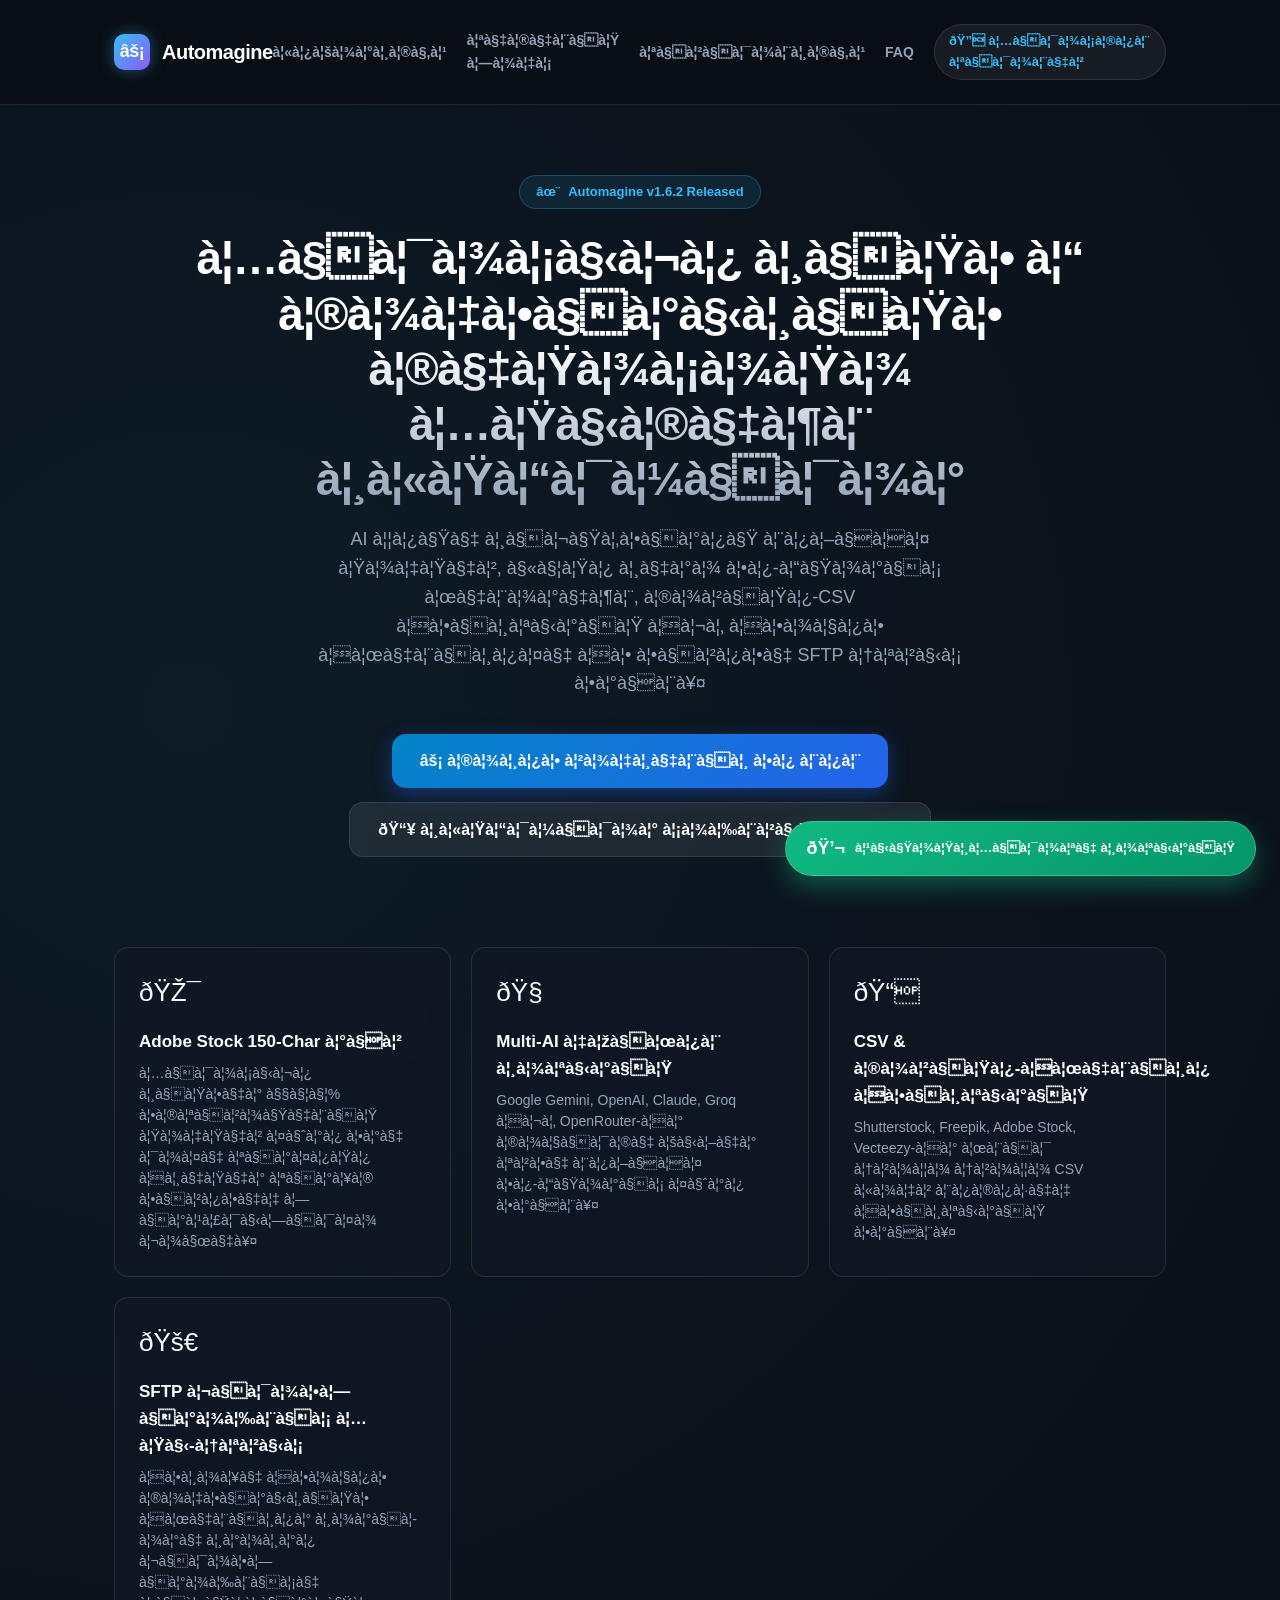
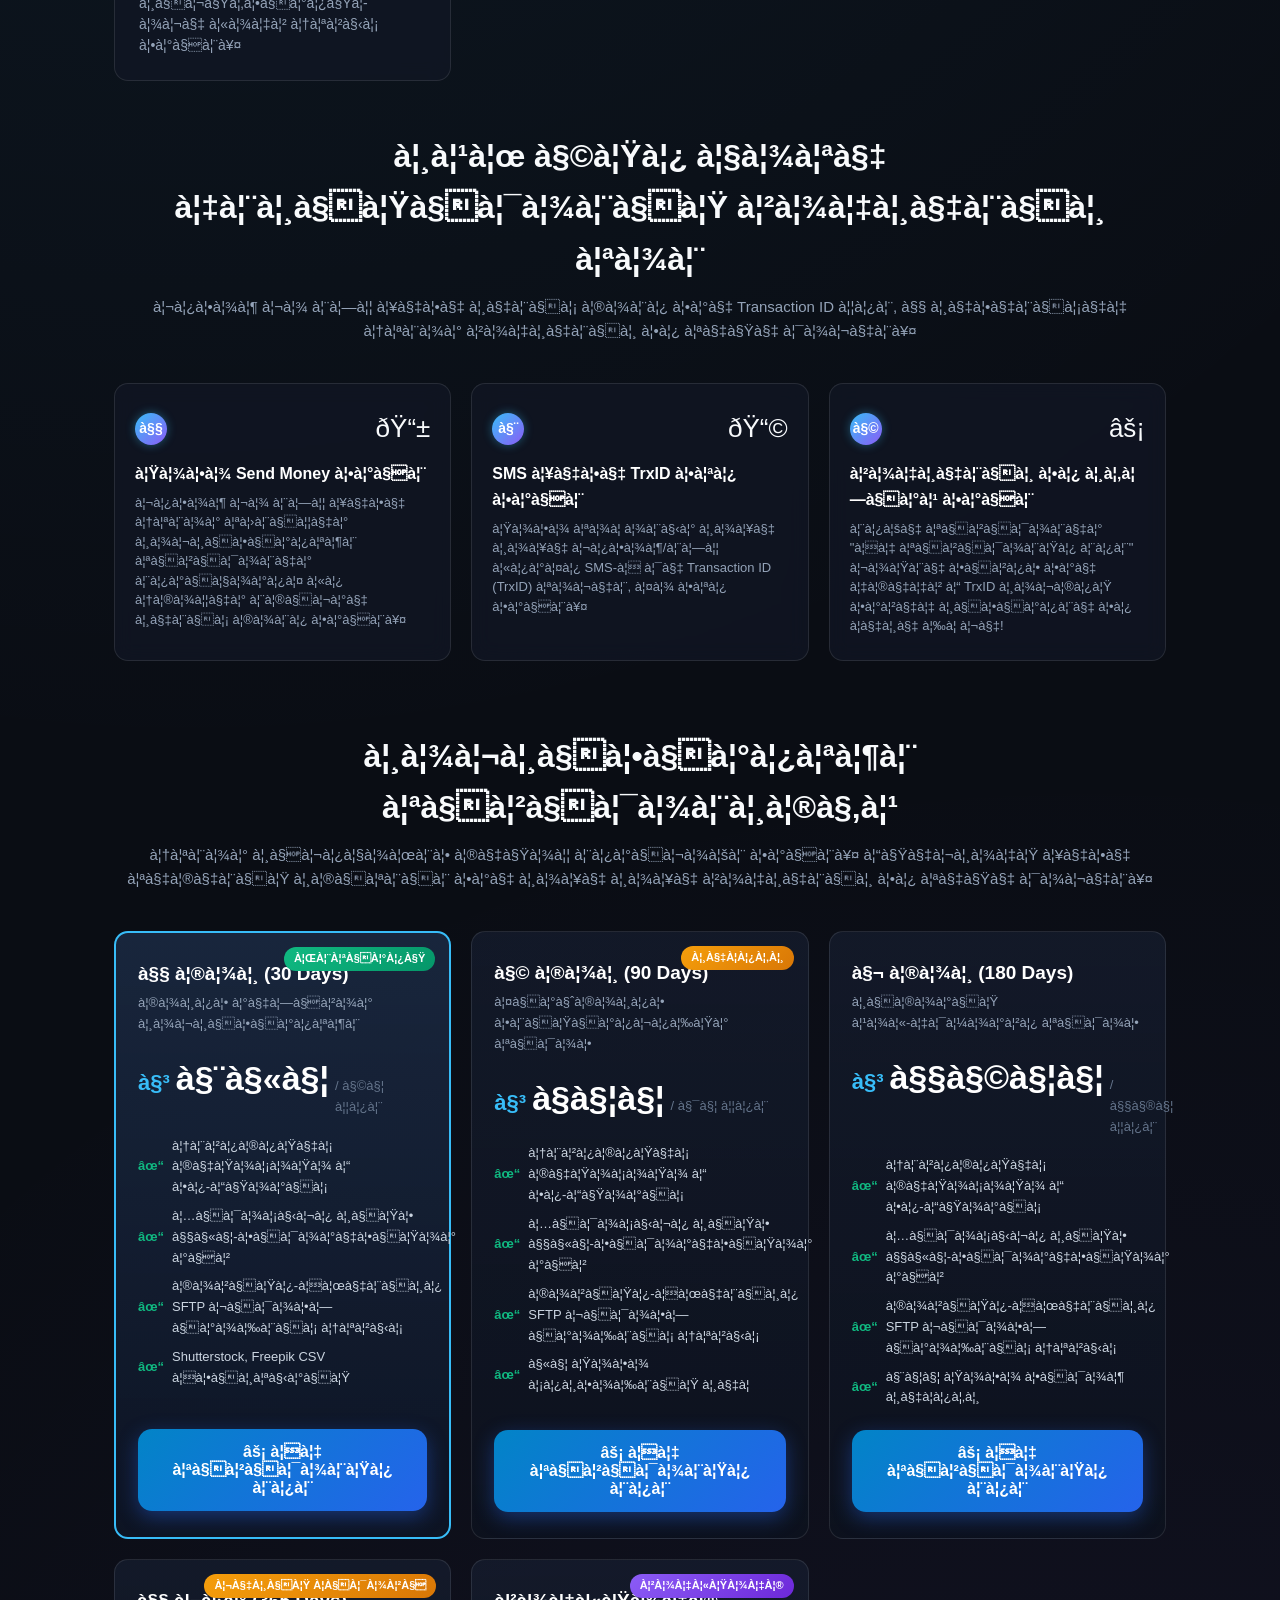
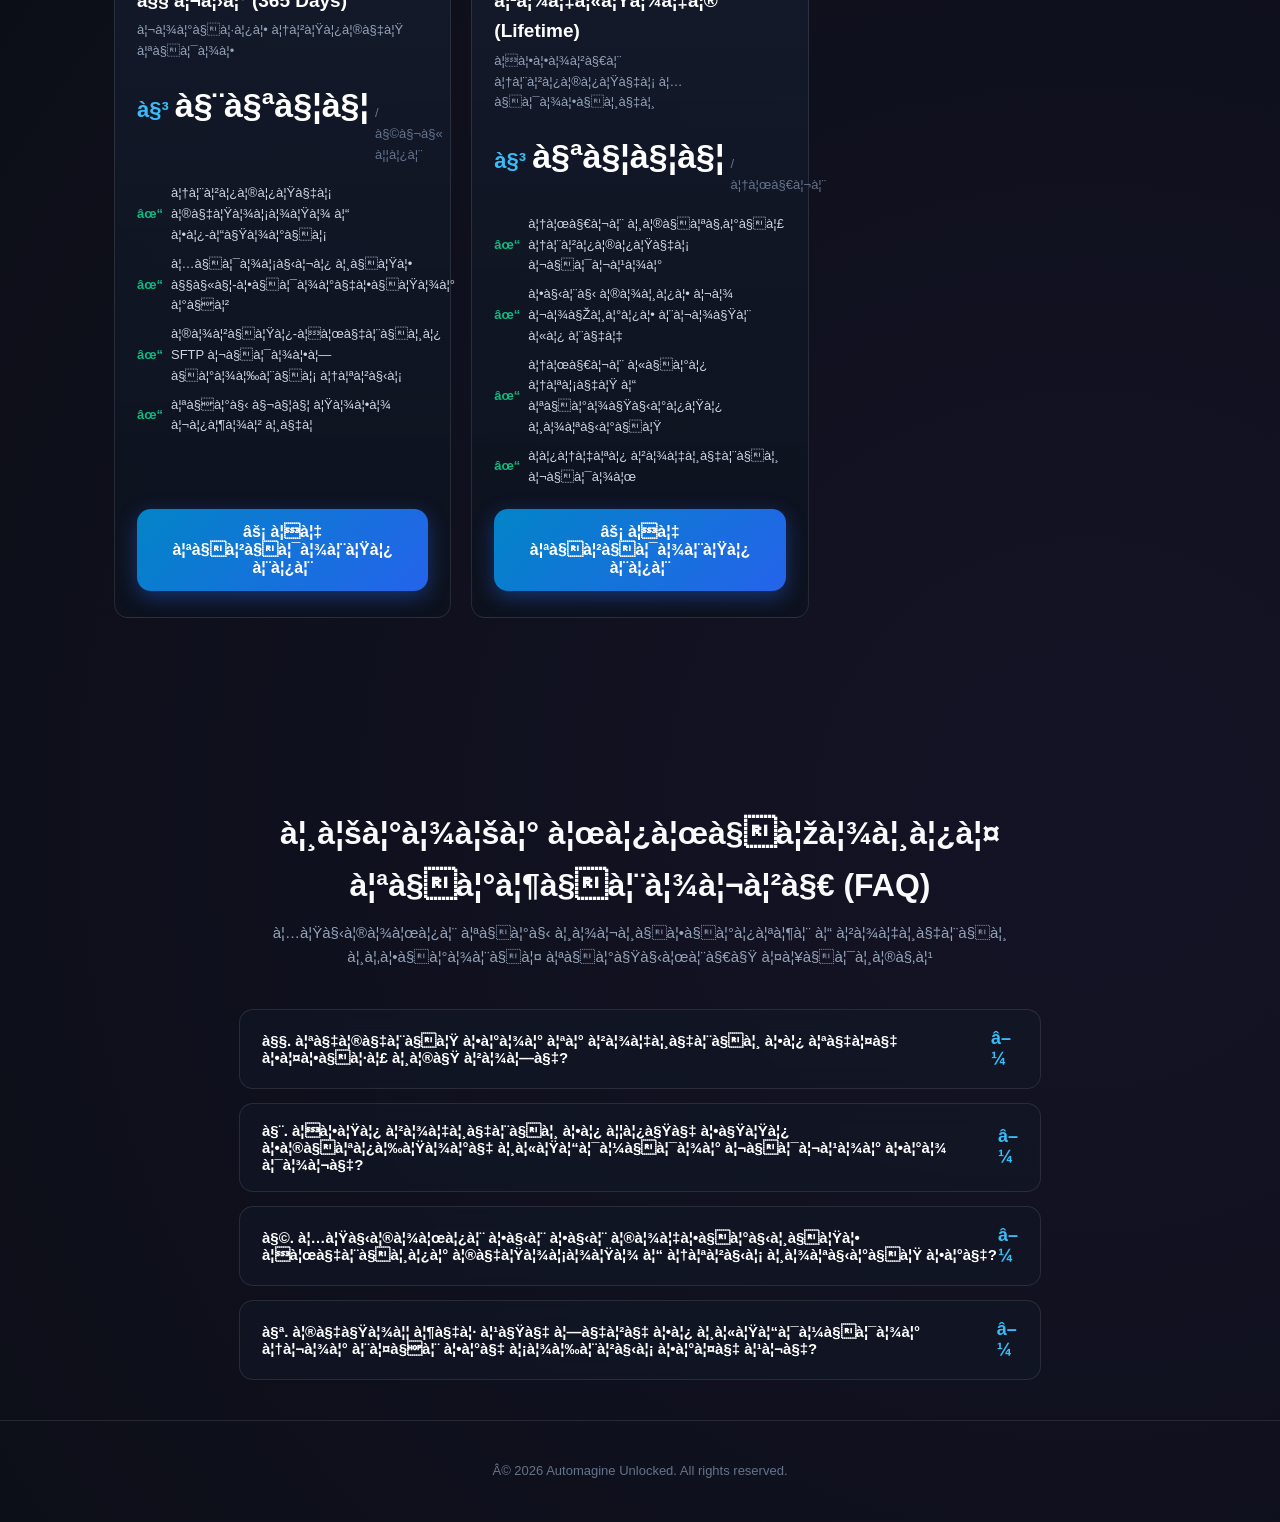
==== index.html @ 0ea772f3 "Add index.html" ====
﻿<!DOCTYPE html>
<html lang="bn">
<head>
  <meta charset="UTF-8">
  <meta name="viewport" content="width=device-width, initial-scale=1.0">
  <title>Automagine Pro â€” AI Metadata & Stock Automation</title>
  <link rel="stylesheet" href="./styles.css">
</head>
<body>
  <!-- Header -->
  <header>
    <div class="container nav-wrap">
      <a href="./index.html" class="logo-brand">
        <div class="logo-icon">âš¡</div>
        <span>Automagine</span>
      </a>
      <div class="nav-links">
        <a href="#features" class="nav-link">à¦«à¦¿à¦šà¦¾à¦°à¦¸à¦®à§‚à¦¹</a>
        <a href="#how-to-buy" class="nav-link">à¦ªà§‡à¦®à§‡à¦¨à§à¦Ÿ à¦—à¦¾à¦‡à¦¡</a>
        <a href="#pricing" class="nav-link">à¦ªà§à¦²à§à¦¯à¦¾à¦¨à¦¸à¦®à§‚à¦¹</a>
        <a href="#faq" class="nav-link">FAQ</a>
        <a href="./admin.html" class="admin-badge-link">ðŸ” à¦…à§à¦¯à¦¾à¦¡à¦®à¦¿à¦¨ à¦ªà§à¦¯à¦¾à¦¨à§‡à¦²</a>
      </div>
    </div>
  </header>

  <!-- Hero -->
  <section class="hero">
    <div class="container">
      <div class="hero-tag">
        <span>âœ¨</span> <span>Automagine v1.6.2 Released</span>
      </div>
      <h1>à¦…à§à¦¯à¦¾à¦¡à§‹à¦¬à¦¿ à¦¸à§à¦Ÿà¦• à¦“ à¦®à¦¾à¦‡à¦•à§à¦°à§‹à¦¸à§à¦Ÿà¦• à¦®à§‡à¦Ÿà¦¾à¦¡à¦¾à¦Ÿà¦¾<br>à¦…à¦Ÿà§‹à¦®à§‡à¦¶à¦¨ à¦¸à¦«à¦Ÿà¦“à¦¯à¦¼à§à¦¯à¦¾à¦°</h1>
      <p>
        AI à¦¦à¦¿à§Ÿà§‡ à¦¸à§à¦¬à§Ÿà¦‚à¦•à§à¦°à¦¿à§Ÿ à¦¨à¦¿à¦–à§à¦à¦¤ à¦Ÿà¦¾à¦‡à¦Ÿà§‡à¦², à§«à§¦à¦Ÿà¦¿ à¦¸à§‡à¦°à¦¾ à¦•à¦¿-à¦“à§Ÿà¦¾à¦°à§à¦¡ à¦œà§‡à¦¨à¦¾à¦°à§‡à¦¶à¦¨, à¦®à¦¾à¦²à§à¦Ÿà¦¿-CSV à¦à¦•à§à¦¸à¦ªà§‹à¦°à§à¦Ÿ à¦à¦¬à¦‚ à¦à¦•à¦¾à¦§à¦¿à¦• à¦à¦œà§‡à¦¨à§à¦¸à¦¿à¦¤à§‡ à¦à¦• à¦•à§à¦²à¦¿à¦•à§‡ SFTP à¦†à¦ªà¦²à§‹à¦¡ à¦•à¦°à§à¦¨à¥¤
      </p>
      <div style="display: flex; gap: 14px; justify-content: center; flex-wrap: wrap;">
        <a href="#pricing" class="btn-primary" style="width: auto; padding: 14px 28px;">
          âš¡ à¦®à¦¾à¦¸à¦¿à¦• à¦²à¦¾à¦‡à¦¸à§‡à¦¨à§à¦¸ à¦•à¦¿ à¦¨à¦¿à¦¨
        </a>
        <a href="https://github.com/tmrabc5050-lgtm/trt-assetflow-releases/releases/download/v2.0.0/TRT.AssetFlow.Studios.Setup.2.0.0.exe" download class="btn-primary" style="width: auto; padding: 14px 28px; background: rgba(255, 255, 255, 0.08); border: 1px solid var(--border-color); box-shadow: none;">
          ðŸ“¥ à¦¸à¦«à¦Ÿà¦“à¦¯à¦¼à§à¦¯à¦¾à¦° à¦¡à¦¾à¦‰à¦¨à¦²à§‹à¦¡ (Windows)
        </a>
      </div>
    </div>
  </section>

  <!-- Features -->
  <section class="container" id="features">
    <div class="features-grid">
      <div class="feature-card">
        <div class="feature-icon">ðŸŽ¯</div>
        <h3>Adobe Stock 150-Char à¦°à§à¦²</h3>
        <p>à¦…à§à¦¯à¦¾à¦¡à§‹à¦¬à¦¿ à¦¸à§à¦Ÿà¦•à§‡à¦° à§§à§¦à§¦% à¦•à¦®à¦ªà§à¦²à¦¾à§Ÿà§‡à¦¨à§à¦Ÿ à¦Ÿà¦¾à¦‡à¦Ÿà§‡à¦² à¦¤à§ˆà¦°à¦¿ à¦•à¦°à§‡ à¦¯à¦¾à¦¤à§‡ à¦ªà§à¦°à¦¤à¦¿à¦Ÿà¦¿ à¦à¦¸à§‡à¦Ÿà§‡à¦° à¦ªà§à¦°à¦¥à¦® à¦•à§à¦²à¦¿à¦•à§‡à¦‡ à¦—à§à¦°à¦¹à¦£à¦¯à§‹à¦—à§à¦¯à¦¤à¦¾ à¦¬à¦¾à§œà§‡à¥¤</p>
      </div>
      <div class="feature-card">
        <div class="feature-icon">ðŸ§ </div>
        <h3>Multi-AI à¦‡à¦žà§à¦œà¦¿à¦¨ à¦¸à¦¾à¦ªà§‹à¦°à§à¦Ÿ</h3>
        <p>Google Gemini, OpenAI, Claude, Groq à¦à¦¬à¦‚ OpenRouter-à¦à¦° à¦®à¦¾à¦§à§à¦¯à¦®à§‡ à¦šà§‹à¦–à§‡à¦° à¦ªà¦²à¦•à§‡ à¦¨à¦¿à¦–à§à¦à¦¤ à¦•à¦¿-à¦“à§Ÿà¦¾à¦°à§à¦¡ à¦¤à§ˆà¦°à¦¿ à¦•à¦°à§à¦¨à¥¤</p>
      </div>
      <div class="feature-card">
        <div class="feature-icon">ðŸ“</div>
        <h3>CSV & à¦®à¦¾à¦²à§à¦Ÿà¦¿-à¦à¦œà§‡à¦¨à§à¦¸à¦¿ à¦à¦•à§à¦¸à¦ªà§‹à¦°à§à¦Ÿ</h3>
        <p>Shutterstock, Freepik, Adobe Stock, Vecteezy-à¦à¦° à¦œà¦¨à§à¦¯ à¦†à¦²à¦¾à¦¦à¦¾ à¦†à¦²à¦¾à¦¦à¦¾ CSV à¦«à¦¾à¦‡à¦² à¦¨à¦¿à¦®à¦¿à¦·à§‡à¦‡ à¦à¦•à§à¦¸à¦ªà§‹à¦°à§à¦Ÿ à¦•à¦°à§à¦¨à¥¤</p>
      </div>
      <div class="feature-card">
        <div class="feature-icon">ðŸš€</div>
        <h3>SFTP à¦¬à§à¦¯à¦¾à¦•à¦—à§à¦°à¦¾à¦‰à¦¨à§à¦¡ à¦…à¦Ÿà§‹-à¦†à¦ªà¦²à§‹à¦¡</h3>
        <p>à¦à¦•à¦¸à¦¾à¦¥à§‡ à¦à¦•à¦¾à¦§à¦¿à¦• à¦®à¦¾à¦‡à¦•à§à¦°à§‹à¦¸à§à¦Ÿà¦• à¦à¦œà§‡à¦¨à§à¦¸à¦¿à¦° à¦¸à¦¾à¦°à§à¦­à¦¾à¦°à§‡ à¦¸à¦°à¦¾à¦¸à¦°à¦¿ à¦¬à§à¦¯à¦¾à¦•à¦—à§à¦°à¦¾à¦‰à¦¨à§à¦¡à§‡ à¦¸à§à¦¬à§Ÿà¦‚à¦•à§à¦°à¦¿à§Ÿà¦­à¦¾à¦¬à§‡ à¦«à¦¾à¦‡à¦² à¦†à¦ªà¦²à§‹à¦¡ à¦•à¦°à§à¦¨à¥¤</p>
      </div>
    </div>
  </section>

  <!-- How It Works / Visual Payment Guide -->
  <section class="container" id="how-to-buy" style="margin-top: 50px; margin-bottom: 20px;">
    <h2 class="section-title">à¦¸à¦¹à¦œ à§©à¦Ÿà¦¿ à¦§à¦¾à¦ªà§‡ à¦‡à¦¨à¦¸à§à¦Ÿà§à¦¯à¦¾à¦¨à§à¦Ÿ à¦²à¦¾à¦‡à¦¸à§‡à¦¨à§à¦¸ à¦ªà¦¾à¦¨</h2>
    <p class="section-desc">à¦¬à¦¿à¦•à¦¾à¦¶ à¦¬à¦¾ à¦¨à¦—à¦¦ à¦¥à§‡à¦•à§‡ à¦¸à§‡à¦¨à§à¦¡ à¦®à¦¾à¦¨à¦¿ à¦•à¦°à§‡ Transaction ID à¦¦à¦¿à¦¨, à§§ à¦¸à§‡à¦•à§‡à¦¨à§à¦¡à§‡à¦‡ à¦†à¦ªà¦¨à¦¾à¦° à¦²à¦¾à¦‡à¦¸à§‡à¦¨à§à¦¸ à¦•à¦¿ à¦ªà§‡à§Ÿà§‡ à¦¯à¦¾à¦¬à§‡à¦¨à¥¤</p>

    <div class="steps-container">
      <div class="step-card">
        <div class="step-header-row">
          <div class="step-badge">à§§</div>
          <div class="step-icon">ðŸ“±</div>
        </div>
        <div class="step-body">
          <h4>à¦Ÿà¦¾à¦•à¦¾ Send Money à¦•à¦°à§à¦¨</h4>
          <p>à¦¬à¦¿à¦•à¦¾à¦¶ à¦¬à¦¾ à¦¨à¦—à¦¦ à¦¥à§‡à¦•à§‡ à¦†à¦ªà¦¨à¦¾à¦° à¦ªà¦›à¦¨à§à¦¦à§‡à¦° à¦¸à¦¾à¦¬à¦¸à§à¦•à§à¦°à¦¿à¦ªà¦¶à¦¨ à¦ªà§à¦²à§à¦¯à¦¾à¦¨à§‡à¦° à¦¨à¦¿à¦°à§à¦§à¦¾à¦°à¦¿à¦¤ à¦«à¦¿ à¦†à¦®à¦¾à¦¦à§‡à¦° à¦¨à¦®à§à¦¬à¦°à§‡ à¦¸à§‡à¦¨à§à¦¡ à¦®à¦¾à¦¨à¦¿ à¦•à¦°à§à¦¨à¥¤</p>
        </div>
      </div>

      <div class="step-card">
        <div class="step-header-row">
          <div class="step-badge">à§¨</div>
          <div class="step-icon">ðŸ“©</div>
        </div>
        <div class="step-body">
          <h4>SMS à¦¥à§‡à¦•à§‡ TrxID à¦•à¦ªà¦¿ à¦•à¦°à§à¦¨</h4>
          <p>à¦Ÿà¦¾à¦•à¦¾ à¦ªà¦¾à¦ à¦¾à¦¨à§‹à¦° à¦¸à¦¾à¦¥à§‡ à¦¸à¦¾à¦¥à§‡ à¦¬à¦¿à¦•à¦¾à¦¶/à¦¨à¦—à¦¦ à¦«à¦¿à¦°à¦¤à¦¿ SMS-à¦ à¦¯à§‡ Transaction ID (TrxID) à¦ªà¦¾à¦¬à§‡à¦¨, à¦¤à¦¾ à¦•à¦ªà¦¿ à¦•à¦°à§à¦¨à¥¤</p>
        </div>
      </div>

      <div class="step-card">
        <div class="step-header-row">
          <div class="step-badge">à§©</div>
          <div class="step-icon">âš¡</div>
        </div>
        <div class="step-body">
          <h4>à¦²à¦¾à¦‡à¦¸à§‡à¦¨à§à¦¸ à¦•à¦¿ à¦¸à¦‚à¦—à§à¦°à¦¹ à¦•à¦°à§à¦¨</h4>
          <p>à¦¨à¦¿à¦šà§‡ à¦ªà§à¦²à§à¦¯à¦¾à¦¨à§‡à¦° "à¦à¦‡ à¦ªà§à¦²à§à¦¯à¦¾à¦¨à¦Ÿà¦¿ à¦¨à¦¿à¦¨" à¦¬à¦¾à¦Ÿà¦¨à§‡ à¦•à§à¦²à¦¿à¦• à¦•à¦°à§‡ à¦‡à¦®à§‡à¦‡à¦² à¦“ TrxID à¦¸à¦¾à¦¬à¦®à¦¿à¦Ÿ à¦•à¦°à¦²à§‡à¦‡ à¦¸à§à¦•à§à¦°à¦¿à¦¨à§‡ à¦•à¦¿ à¦­à§‡à¦¸à§‡ à¦‰à¦ à¦¬à§‡!</p>
        </div>
      </div>
    </div>
  </section>

  <!-- Pricing -->
  <section class="pricing-section" id="pricing">
    <div class="container">
      <h2 class="section-title">à¦¸à¦¾à¦¬à¦¸à§à¦•à§à¦°à¦¿à¦ªà¦¶à¦¨ à¦ªà§à¦²à§à¦¯à¦¾à¦¨à¦¸à¦®à§‚à¦¹</h2>
      <p class="section-desc">à¦†à¦ªà¦¨à¦¾à¦° à¦¸à§à¦¬à¦¿à¦§à¦¾à¦œà¦¨à¦• à¦®à§‡à§Ÿà¦¾à¦¦ à¦¨à¦¿à¦°à§à¦¬à¦¾à¦šà¦¨ à¦•à¦°à§à¦¨à¥¤ à¦“à§Ÿà§‡à¦¬à¦¸à¦¾à¦‡à¦Ÿ à¦¥à§‡à¦•à§‡ à¦ªà§‡à¦®à§‡à¦¨à§à¦Ÿ à¦¸à¦®à§à¦ªà¦¨à§à¦¨ à¦•à¦°à§‡ à¦¸à¦¾à¦¥à§‡ à¦¸à¦¾à¦¥à§‡ à¦²à¦¾à¦‡à¦¸à§‡à¦¨à§à¦¸ à¦•à¦¿ à¦ªà§‡à§Ÿà§‡ à¦¯à¦¾à¦¬à§‡à¦¨à¥¤</p>

      <div class="pricing-grid">
        <!-- Plan 1: 1 Month -->
        <div class="plan-card popular">
          <div class="card-ribbon">à¦œà¦¨à¦ªà§à¦°à¦¿à§Ÿ</div>
          <div>
            <div class="plan-title">à§§ à¦®à¦¾à¦¸ (30 Days)</div>
            <div class="plan-subtitle">à¦®à¦¾à¦¸à¦¿à¦• à¦°à§‡à¦—à§à¦²à¦¾à¦° à¦¸à¦¾à¦¬à¦¸à§à¦•à§à¦°à¦¿à¦ªà¦¶à¦¨</div>
            <div class="plan-price-row">
              <span class="curr">à§³</span>
              <span class="amt">à§¨à§«à§¦</span>
              <span class="per">/ à§©à§¦ à¦¦à¦¿à¦¨</span>
            </div>
            <ul class="plan-feature-list">
              <li><span class="check-icon">âœ“</span> à¦†à¦¨à¦²à¦¿à¦®à¦¿à¦Ÿà§‡à¦¡ à¦®à§‡à¦Ÿà¦¾à¦¡à¦¾à¦Ÿà¦¾ à¦“ à¦•à¦¿-à¦“à§Ÿà¦¾à¦°à§à¦¡</li>
              <li><span class="check-icon">âœ“</span> à¦…à§à¦¯à¦¾à¦¡à§‹à¦¬à¦¿ à¦¸à§à¦Ÿà¦• à§§à§«à§¦-à¦•à§à¦¯à¦¾à¦°à§‡à¦•à§à¦Ÿà¦¾à¦° à¦°à§à¦²</li>
              <li><span class="check-icon">âœ“</span> à¦®à¦¾à¦²à§à¦Ÿà¦¿-à¦à¦œà§‡à¦¨à§à¦¸à¦¿ SFTP à¦¬à§à¦¯à¦¾à¦•à¦—à§à¦°à¦¾à¦‰à¦¨à§à¦¡ à¦†à¦ªà¦²à§‹à¦¡</li>
              <li><span class="check-icon">âœ“</span> Shutterstock, Freepik CSV à¦à¦•à§à¦¸à¦ªà§‹à¦°à§à¦Ÿ</li>
            </ul>
          </div>
          <button type="button" class="btn-primary btn-plan-select" data-plan="pro_monthly" data-days="30" data-price="250" data-title="à§§ à¦®à¦¾à¦¸ (à§©à§¦ à¦¦à¦¿à¦¨)">
            âš¡ à¦à¦‡ à¦ªà§à¦²à§à¦¯à¦¾à¦¨à¦Ÿà¦¿ à¦¨à¦¿à¦¨
          </button>
        </div>

        <!-- Plan 2: 3 Months -->
        <div class="plan-card">
          <div class="card-ribbon hot">à¦¸à§‡à¦­à¦¿à¦‚à¦¸</div>
          <div>
            <div class="plan-title">à§© à¦®à¦¾à¦¸ (90 Days)</div>
            <div class="plan-subtitle">à¦¤à§à¦°à§ˆà¦®à¦¾à¦¸à¦¿à¦• à¦•à¦¨à§à¦Ÿà§à¦°à¦¿à¦¬à¦¿à¦‰à¦Ÿà¦° à¦ªà§à¦¯à¦¾à¦•</div>
            <div class="plan-price-row">
              <span class="curr">à§³</span>
              <span class="amt">à§­à§¦à§¦</span>
              <span class="per">/ à§¯à§¦ à¦¦à¦¿à¦¨</span>
            </div>
            <ul class="plan-feature-list">
              <li><span class="check-icon">âœ“</span> à¦†à¦¨à¦²à¦¿à¦®à¦¿à¦Ÿà§‡à¦¡ à¦®à§‡à¦Ÿà¦¾à¦¡à¦¾à¦Ÿà¦¾ à¦“ à¦•à¦¿-à¦“à§Ÿà¦¾à¦°à§à¦¡</li>
              <li><span class="check-icon">âœ“</span> à¦…à§à¦¯à¦¾à¦¡à§‹à¦¬à¦¿ à¦¸à§à¦Ÿà¦• à§§à§«à§¦-à¦•à§à¦¯à¦¾à¦°à§‡à¦•à§à¦Ÿà¦¾à¦° à¦°à§à¦²</li>
              <li><span class="check-icon">âœ“</span> à¦®à¦¾à¦²à§à¦Ÿà¦¿-à¦à¦œà§‡à¦¨à§à¦¸à¦¿ SFTP à¦¬à§à¦¯à¦¾à¦•à¦—à§à¦°à¦¾à¦‰à¦¨à§à¦¡ à¦†à¦ªà¦²à§‹à¦¡</li>
              <li><span class="check-icon">âœ“</span> à§«à§¦ à¦Ÿà¦¾à¦•à¦¾ à¦¡à¦¿à¦¸à¦•à¦¾à¦‰à¦¨à§à¦Ÿ à¦¸à§‡à¦­</li>
            </ul>
          </div>
          <button type="button" class="btn-primary btn-plan-select" data-plan="pro_quarterly" data-days="90" data-price="700" data-title="à§© à¦®à¦¾à¦¸ (à§¯à§¦ à¦¦à¦¿à¦¨)">
            âš¡ à¦à¦‡ à¦ªà§à¦²à§à¦¯à¦¾à¦¨à¦Ÿà¦¿ à¦¨à¦¿à¦¨
          </button>
        </div>

        <!-- Plan 3: 6 Months -->
        <div class="plan-card">
          <div>
            <div class="plan-title">à§¬ à¦®à¦¾à¦¸ (180 Days)</div>
            <div class="plan-subtitle">à¦¸à§à¦®à¦¾à¦°à§à¦Ÿ à¦¹à¦¾à¦«-à¦‡à¦¯à¦¼à¦¾à¦°à¦²à¦¿ à¦ªà§à¦¯à¦¾à¦•</div>
            <div class="plan-price-row">
              <span class="curr">à§³</span>
              <span class="amt">à§§à§©à§¦à§¦</span>
              <span class="per">/ à§§à§®à§¦ à¦¦à¦¿à¦¨</span>
            </div>
            <ul class="plan-feature-list">
              <li><span class="check-icon">âœ“</span> à¦†à¦¨à¦²à¦¿à¦®à¦¿à¦Ÿà§‡à¦¡ à¦®à§‡à¦Ÿà¦¾à¦¡à¦¾à¦Ÿà¦¾ à¦“ à¦•à¦¿-à¦“à§Ÿà¦¾à¦°à§à¦¡</li>
              <li><span class="check-icon">âœ“</span> à¦…à§à¦¯à¦¾à¦¡à§‹à¦¬à¦¿ à¦¸à§à¦Ÿà¦• à§§à§«à§¦-à¦•à§à¦¯à¦¾à¦°à§‡à¦•à§à¦Ÿà¦¾à¦° à¦°à§à¦²</li>
              <li><span class="check-icon">âœ“</span> à¦®à¦¾à¦²à§à¦Ÿà¦¿-à¦à¦œà§‡à¦¨à§à¦¸à¦¿ SFTP à¦¬à§à¦¯à¦¾à¦•à¦—à§à¦°à¦¾à¦‰à¦¨à§à¦¡ à¦†à¦ªà¦²à§‹à¦¡</li>
              <li><span class="check-icon">âœ“</span> à§¨à§¦à§¦ à¦Ÿà¦¾à¦•à¦¾ à¦•à§à¦¯à¦¾à¦¶ à¦¸à§‡à¦­à¦¿à¦‚à¦¸</li>
            </ul>
          </div>
          <button type="button" class="btn-primary btn-plan-select" data-plan="pro_half_yearly" data-days="180" data-price="1300" data-title="à§¬ à¦®à¦¾à¦¸ (à§§à§®à§¦ à¦¦à¦¿à¦¨)">
            âš¡ à¦à¦‡ à¦ªà§à¦²à§à¦¯à¦¾à¦¨à¦Ÿà¦¿ à¦¨à¦¿à¦¨
          </button>
        </div>

        <!-- Plan 4: 1 Year -->
        <div class="plan-card">
          <div class="card-ribbon hot">à¦¬à§‡à¦¸à§à¦Ÿ à¦­à§à¦¯à¦¾à¦²à§</div>
          <div>
            <div class="plan-title">à§§ à¦¬à¦›à¦° (365 Days)</div>
            <div class="plan-subtitle">à¦¬à¦¾à¦°à§à¦·à¦¿à¦• à¦†à¦²à¦Ÿà¦¿à¦®à§‡à¦Ÿ à¦ªà§à¦¯à¦¾à¦•</div>
            <div class="plan-price-row">
              <span class="curr">à§³</span>
              <span class="amt">à§¨à§ªà§¦à§¦</span>
              <span class="per">/ à§©à§¬à§« à¦¦à¦¿à¦¨</span>
            </div>
            <ul class="plan-feature-list">
              <li><span class="check-icon">âœ“</span> à¦†à¦¨à¦²à¦¿à¦®à¦¿à¦Ÿà§‡à¦¡ à¦®à§‡à¦Ÿà¦¾à¦¡à¦¾à¦Ÿà¦¾ à¦“ à¦•à¦¿-à¦“à§Ÿà¦¾à¦°à§à¦¡</li>
              <li><span class="check-icon">âœ“</span> à¦…à§à¦¯à¦¾à¦¡à§‹à¦¬à¦¿ à¦¸à§à¦Ÿà¦• à§§à§«à§¦-à¦•à§à¦¯à¦¾à¦°à§‡à¦•à§à¦Ÿà¦¾à¦° à¦°à§à¦²</li>
              <li><span class="check-icon">âœ“</span> à¦®à¦¾à¦²à§à¦Ÿà¦¿-à¦à¦œà§‡à¦¨à§à¦¸à¦¿ SFTP à¦¬à§à¦¯à¦¾à¦•à¦—à§à¦°à¦¾à¦‰à¦¨à§à¦¡ à¦†à¦ªà¦²à§‹à¦¡</li>
              <li><span class="check-icon">âœ“</span> à¦ªà§à¦°à§‹ à§¬à§¦à§¦ à¦Ÿà¦¾à¦•à¦¾ à¦¬à¦¿à¦¶à¦¾à¦² à¦¸à§‡à¦­</li>
            </ul>
          </div>
          <button type="button" class="btn-primary btn-plan-select" data-plan="pro_yearly" data-days="365" data-price="2400" data-title="à§§ à¦¬à¦›à¦° (à§©à§¬à§« à¦¦à¦¿à¦¨)">
            âš¡ à¦à¦‡ à¦ªà§à¦²à§à¦¯à¦¾à¦¨à¦Ÿà¦¿ à¦¨à¦¿à¦¨
          </button>
        </div>

        <!-- Plan 5: Lifetime -->
        <div class="plan-card">
          <div class="card-ribbon vip">à¦²à¦¾à¦‡à¦«à¦Ÿà¦¾à¦‡à¦®</div>
          <div>
            <div class="plan-title">à¦²à¦¾à¦‡à¦«à¦Ÿà¦¾à¦‡à¦® (Lifetime)</div>
            <div class="plan-subtitle">à¦à¦•à¦•à¦¾à¦²à§€à¦¨ à¦†à¦¨à¦²à¦¿à¦®à¦¿à¦Ÿà§‡à¦¡ à¦…à§à¦¯à¦¾à¦•à§à¦¸à§‡à¦¸</div>
            <div class="plan-price-row">
              <span class="curr">à§³</span>
              <span class="amt">à§ªà§¦à§¦à§¦</span>
              <span class="per">/ à¦†à¦œà§€à¦¬à¦¨</span>
            </div>
            <ul class="plan-feature-list">
              <li><span class="check-icon">âœ“</span> à¦†à¦œà§€à¦¬à¦¨ à¦¸à¦®à§à¦ªà§‚à¦°à§à¦£ à¦†à¦¨à¦²à¦¿à¦®à¦¿à¦Ÿà§‡à¦¡ à¦¬à§à¦¯à¦¬à¦¹à¦¾à¦°</li>
              <li><span class="check-icon">âœ“</span> à¦•à§‹à¦¨à§‹ à¦®à¦¾à¦¸à¦¿à¦• à¦¬à¦¾ à¦¬à¦¾à§Žà¦¸à¦°à¦¿à¦• à¦¨à¦¬à¦¾à§Ÿà¦¨ à¦«à¦¿ à¦¨à§‡à¦‡</li>
              <li><span class="check-icon">âœ“</span> à¦†à¦œà§€à¦¬à¦¨ à¦«à§à¦°à¦¿ à¦†à¦ªà¦¡à§‡à¦Ÿ à¦“ à¦ªà§à¦°à¦¾à§Ÿà§‹à¦°à¦¿à¦Ÿà¦¿ à¦¸à¦¾à¦ªà§‹à¦°à§à¦Ÿ</li>
              <li><span class="check-icon">âœ“</span> à¦­à¦¿à¦†à¦‡à¦ªà¦¿ à¦²à¦¾à¦‡à¦¸à§‡à¦¨à§à¦¸ à¦¬à§à¦¯à¦¾à¦œ</li>
            </ul>
          </div>
          <button type="button" class="btn-primary btn-plan-select" data-plan="lifetime" data-days="9999" data-price="4000" data-title="à¦²à¦¾à¦‡à¦«à¦Ÿà¦¾à¦‡à¦® (à¦†à¦œà§€à¦¬à¦¨)">
            âš¡ à¦à¦‡ à¦ªà§à¦²à§à¦¯à¦¾à¦¨à¦Ÿà¦¿ à¦¨à¦¿à¦¨
          </button>
        </div>
      </div>
    </div>
  </section>

  <!-- Instant Checkout / Key Modal -->
  <div class="checkout-modal-overlay" id="checkoutModal">
    <div class="checkout-box">
      <div class="checkout-header">
        <h3 id="checkoutModalTitle">à¦²à¦¾à¦‡à¦¸à§‡à¦¨à§à¦¸ à¦•à¦¿ à¦¸à¦‚à¦—à§à¦°à¦¹ à¦«à¦°à¦®</h3>
        <button class="btn-close" id="btnCloseCheckout">&times;</button>
      </div>

      <!-- Payment Numbers Box -->
      <div style="margin-bottom: 18px;">
        <p style="font-size: 13px; color: var(--text-secondary); margin-bottom: 8px;">
          à¦¨à¦¿à¦šà§‡à¦° à¦¯à§‡à¦•à§‹à¦¨à§‹ à¦¨à¦¾à¦®à§à¦¬à¦¾à¦°à§‡ <strong>Send Money</strong> à¦•à¦°à§‡ TrxID à¦¦à¦¿à§Ÿà§‡ à¦•à¦¿ à¦¸à¦‚à¦—à§à¦°à¦¹ à¦•à¦°à§à¦¨:
        </p>
        
        <!-- bKash -->
        <div class="pay-card-item">
          <div>
            <span style="font-size: 11px; font-weight: 800; color: #ec4899; text-transform: uppercase;">bKash (Personal)</span>
            <div class="num">01410941110</div>
          </div>
          <button type="button" class="btn-mini-copy" onclick="navigator.clipboard.writeText('01410941110'); this.textContent='à¦•à¦ªà¦¿!'; setTimeout(() => this.textContent='à¦•à¦ªà¦¿', 1500);">à¦•à¦ªà¦¿</button>
        </div>

        <!-- Nagad / Rocket / Upay -->
        <div class="pay-card-item">
          <div>
            <span style="font-size: 11px; font-weight: 800; color: #f97316; text-transform: uppercase;">à¦¨à¦—à¦¦ / à¦°à¦•à§‡à¦Ÿ / à¦‰à¦ªà¦¾à§Ÿ (Personal)</span>
            <div class="num">01723941110</div>
          </div>
          <button type="button" class="btn-mini-copy" onclick="navigator.clipboard.writeText('01723941110'); this.textContent='à¦•à¦ªà¦¿!'; setTimeout(() => this.textContent='à¦•à¦ªà¦¿', 1500);">à¦•à¦ªà¦¿</button>
        </div>

        <div style="background: rgba(56, 189, 248, 0.08); padding: 10px 14px; border-radius: 8px; border: 1px solid rgba(56, 189, 248, 0.2); font-size: 13px;">
          à¦¨à¦¿à¦°à§à¦¬à¦¾à¦šà¦¿à¦¤ à¦ªà§à¦²à§à¦¯à¦¾à¦¨: <strong id="modalSelectedPlanText" style="color: #38bdf8;">à§§ à¦®à¦¾à¦¸ (à§©à§¦ à¦¦à¦¿à¦¨)</strong> â€” 
          à¦«à¦¿: <strong id="modalSelectedPriceText" style="color: #34d399;">à§³à§¨à§«à§¦ à¦Ÿà¦¾à¦•à¦¾</strong>
        </div>
      </div>

      <form id="checkoutForm">
        <input type="hidden" id="selectedPlanVal" value="pro_monthly">
        <input type="hidden" id="selectedDaysVal" value="30">

        <div class="form-group">
          <label for="buyerEmail">à¦†à¦ªà¦¨à¦¾à¦° à¦‡à¦®à§‡à¦‡à¦² à¦…à§à¦¯à¦¾à¦¡à§à¦°à§‡à¦¸ *</label>
          <input type="email" id="buyerEmail" class="input-ctrl" placeholder="your-email@gmail.com" required>
        </div>

        <div class="form-group">
          <label for="senderPhone">à¦¯à§‡ à¦¨à¦¾à¦®à§à¦¬à¦¾à¦° à¦¥à§‡à¦•à§‡ à¦Ÿà¦¾à¦•à¦¾ à¦ªà¦¾à¦ à¦¿à§Ÿà§‡à¦›à§‡à¦¨ (Sender Number) *</label>
          <input type="tel" id="senderPhone" class="input-ctrl" placeholder="à¦¯à§‡à¦®à¦¨: 017XXXXXXXX" required>
        </div>

        <div class="form-group">
          <label for="trxId">à¦ªà§‡à¦®à§‡à¦¨à§à¦Ÿ Transaction ID (TrxID) *</label>
          <input type="text" id="trxId" class="input-ctrl" placeholder="à¦¯à§‡à¦®à¦¨: BK9A8B7C à¦¬à¦¾ à¦¨à¦—à¦¦ TrxID" required>
        </div>

        <button type="submit" class="btn-primary" id="btnClaimKey">
          âš¡ à¦²à¦¾à¦‡à¦¸à§‡à¦¨à§à¦¸ à¦•à¦¿ à¦¤à§ˆà¦°à¦¿ à¦•à¦°à§à¦¨
        </button>
      </form>

      <!-- Key Revealed Box -->
      <div class="key-result-box" id="keyResultBox">
        <h4 style="color: #34d399; margin-bottom: 6px;">ðŸŽ‰ à¦…à¦­à¦¿à¦¨à¦¨à§à¦¦à¦¨! à¦†à¦ªà¦¨à¦¾à¦° à¦ªà§à¦°à§‹ à¦²à¦¾à¦‡à¦¸à§‡à¦¨à§à¦¸ à¦•à¦¿ à¦ªà§à¦°à¦¸à§à¦¤à§à¦¤:</h4>
        <div class="key-code-display" id="revealedKeyCode">AUTO-XXXX-XXXX-XXXX-XXXX</div>
        <div style="display: flex; gap: 10px; justify-content: center; flex-wrap: wrap; margin-top: 10px;">
          <button type="button" class="btn-copy" id="btnCopyKey">ðŸ“‹ à¦•à¦¿ à¦•à¦ªà¦¿ à¦•à¦°à§à¦¨</button>
          <a href="https://github.com/tmrabc5050-lgtm/trt-assetflow-releases/releases/download/v2.0.0/TRT.AssetFlow.Studios.Setup.2.0.0.exe" download class="btn-copy" style="background: #2563eb; text-decoration: none; display: inline-flex; align-items: center; gap: 6px;">
            ðŸ“¥ à¦¸à¦«à¦Ÿà¦“à¦¯à¦¼à§à¦¯à¦¾à¦° à¦¡à¦¾à¦‰à¦¨à¦²à§‹à¦¡ à¦•à¦°à§à¦¨
          </a>
        </div>
        <p style="font-size: 12px; color: #94a3b8; margin-top: 14px;">
          <strong>à¦¬à§à¦¯à¦¬à¦¹à¦¾à¦°à§‡à¦° à¦¨à¦¿à§Ÿà¦®:</strong> Automagine à¦¸à¦«à¦Ÿà¦“à¦¯à¦¼à§à¦¯à¦¾à¦°à¦Ÿà¦¿ à¦“à¦ªà§‡à¦¨ à¦•à¦°à§‡ à¦‰à¦ªà¦°à§‡à¦° <strong>"ðŸ”‘ Activate Pro"</strong> à¦¬à¦¾à¦Ÿà¦¨à§‡ à¦•à§à¦²à¦¿à¦• à¦•à¦°à§‡ à¦à¦‡ à¦•à¦¿-à¦Ÿà¦¿ à¦ªà§‡à¦¸à§à¦Ÿ à¦•à¦°à§à¦¨à¥¤ à¦¸à¦¾à¦¥à§‡ à¦¸à¦¾à¦¥à§‡ à¦†à¦ªà¦¨à¦¾à¦° à§©à§¦ à¦¦à¦¿à¦¨à§‡à¦° à¦®à§‡à§Ÿà¦¾à¦¦ à¦¶à§à¦°à§ à¦¹à¦¬à§‡!
        </p>
      </div>
    </div>
  </div>

  <!-- FAQ Section -->
  <section class="container faq-section" id="faq" style="margin: 60px auto 40px auto;">
    <h2 class="section-title">à¦¸à¦šà¦°à¦¾à¦šà¦° à¦œà¦¿à¦œà§à¦žà¦¾à¦¸à¦¿à¦¤ à¦ªà§à¦°à¦¶à§à¦¨à¦¾à¦¬à¦²à§€ (FAQ)</h2>
    <p class="section-desc">à¦…à¦Ÿà§‹à¦®à¦¾à¦œà¦¿à¦¨ à¦ªà§à¦°à§‹ à¦¸à¦¾à¦¬à¦¸à§à¦•à§à¦°à¦¿à¦ªà¦¶à¦¨ à¦“ à¦²à¦¾à¦‡à¦¸à§‡à¦¨à§à¦¸ à¦¸à¦‚à¦•à§à¦°à¦¾à¦¨à§à¦¤ à¦ªà§à¦°à§Ÿà§‹à¦œà¦¨à§€à§Ÿ à¦¤à¦¥à§à¦¯à¦¸à¦®à§‚à¦¹</p>

    <div class="faq-list">
      <!-- FAQ 1 -->
      <div class="faq-item">
        <button type="button" class="faq-question">
          <span>à§§. à¦ªà§‡à¦®à§‡à¦¨à§à¦Ÿ à¦•à¦°à¦¾à¦° à¦ªà¦° à¦²à¦¾à¦‡à¦¸à§‡à¦¨à§à¦¸ à¦•à¦¿ à¦ªà§‡à¦¤à§‡ à¦•à¦¤à¦•à§à¦·à¦£ à¦¸à¦®à§Ÿ à¦²à¦¾à¦—à§‡?</span>
          <span class="faq-toggle-icon">â–¼</span>
        </button>
        <div class="faq-answer">
          <p>à¦¸à¦®à§à¦ªà§‚à¦°à§à¦£ à¦‡à¦¨à¦¸à§à¦Ÿà§à¦¯à¦¾à¦¨à§à¦Ÿ! à¦…à¦Ÿà§‹à¦®à§‡à¦Ÿà¦¿à¦• SMS à¦­à§‡à¦°à¦¿à¦«à¦¿à¦•à§‡à¦¶à¦¨ à¦¸à¦¿à¦¸à§à¦Ÿà§‡à¦®à§‡à¦° à¦®à¦¾à¦§à§à¦¯à¦®à§‡ à¦†à¦ªà¦¨à¦¾à¦° à¦¬à¦¿à¦•à¦¾à¦¶ à¦¬à¦¾ à¦¨à¦—à¦¦ à¦¥à§‡à¦•à§‡ à¦Ÿà¦¾à¦•à¦¾ à¦ªà¦¾à¦ à¦¾à¦¨à§‹à¦° à¦ªà¦° à¦¸à¦¾à¦§à¦¾à¦°à¦£à¦¤ à§§-à§¨ à¦®à¦¿à¦¨à¦¿à¦Ÿà§‡à¦° à¦®à¦§à§à¦¯à§‡à¦‡ à¦ªà§‡à¦®à§‡à¦¨à§à¦Ÿ à¦°à§‡à¦•à¦°à§à¦¡ à¦¹à§Ÿà§‡ à¦¯à¦¾à§Ÿà¥¤ à¦à¦°à¦ªà¦° à¦“à§Ÿà§‡à¦¬à¦¸à¦¾à¦‡à¦Ÿà§‡ à¦†à¦ªà¦¨à¦¾à¦° à¦‡à¦®à§‡à¦‡à¦² à¦“ à¦«à¦¿à¦°à¦¤à¦¿ SMS-à¦à¦° TrxID à¦¦à¦¿à¦²à§‡ à¦à¦• à¦¸à§‡à¦•à§‡à¦¨à§à¦¡à§‡à¦‡ à¦²à¦¾à¦‡à¦¸à§‡à¦¨à§à¦¸ à¦•à¦¿ à¦¸à§à¦•à§à¦°à¦¿à¦¨à§‡ à¦¤à§ˆà¦°à¦¿ à¦¹à§Ÿà§‡ à¦¯à¦¾à¦¬à§‡à¥¤</p>
        </div>
      </div>

      <!-- FAQ 2 -->
      <div class="faq-item">
        <button type="button" class="faq-question">
          <span>à§¨. à¦à¦•à¦Ÿà¦¿ à¦²à¦¾à¦‡à¦¸à§‡à¦¨à§à¦¸ à¦•à¦¿ à¦¦à¦¿à§Ÿà§‡ à¦•à§Ÿà¦Ÿà¦¿ à¦•à¦®à§à¦ªà¦¿à¦‰à¦Ÿà¦¾à¦°à§‡ à¦¸à¦«à¦Ÿà¦“à¦¯à¦¼à§à¦¯à¦¾à¦° à¦¬à§à¦¯à¦¬à¦¹à¦¾à¦° à¦•à¦°à¦¾ à¦¯à¦¾à¦¬à§‡?</span>
          <span class="faq-toggle-icon">â–¼</span>
        </button>
        <div class="faq-answer">
          <p>à¦¨à¦¿à¦°à¦¾à¦ªà¦¤à§à¦¤à¦¾ à¦“ à¦«à§‡à§Ÿà¦¾à¦°-à¦‡à¦‰à¦œ à¦ªà¦²à¦¿à¦¸à¦¿à¦° à¦†à¦“à¦¤à¦¾à§Ÿ à§§à¦Ÿà¦¿ à¦²à¦¾à¦‡à¦¸à§‡à¦¨à§à¦¸ à¦•à¦¿ à¦à¦•à¦‡ à¦¸à¦®à§Ÿà§‡ à§§à¦Ÿà¦¿ à¦ªà¦¿à¦¸à¦¿à¦¤à§‡ à¦•à¦¾à¦°à§à¦¯à¦•à¦° à¦¥à¦¾à¦•à§‡à¥¤ à¦¤à¦¬à§‡ à¦†à¦ªà¦¨à¦¾à¦° à¦ªà¦¿à¦¸à¦¿ à¦ªà¦°à¦¿à¦¬à¦°à§à¦¤à¦¨, à¦‰à¦‡à¦¨à§à¦¡à§‹à¦œ à¦¨à¦¤à§à¦¨ à¦•à¦°à§‡ à¦¸à§‡à¦Ÿà¦†à¦ª à¦¬à¦¾ à¦®à§‡à¦°à¦¾à¦®à¦¤à§‡à¦° à¦ªà§à¦°à§Ÿà§‹à¦œà¦¨ à¦¹à¦²à§‡ à¦†à¦®à¦¾à¦¦à§‡à¦° à¦¸à¦¾à¦¥à§‡ à¦¯à§‹à¦—à¦¾à¦¯à§‹à¦— à¦•à¦°à¦²à§‡ à¦…à§à¦¯à¦¾à¦¡à¦®à¦¿à¦¨ à¦ªà§à¦¯à¦¾à¦¨à§‡à¦² à¦¥à§‡à¦•à§‡ à¦¡à¦¿à¦­à¦¾à¦‡à¦¸ à¦†à¦¨à¦¬à¦¾à¦‡à¦¨à§à¦¡ / à¦°à¦¿à¦¸à§‡à¦Ÿ à¦•à¦°à§‡ à¦¦à§‡à¦“à§Ÿà¦¾ à¦¹à¦¬à§‡, à¦¯à¦¾à¦¤à§‡ à¦¨à¦¤à§à¦¨ à¦ªà¦¿à¦¸à¦¿à¦¤à§‡ à¦šà¦¾à¦²à§ à¦•à¦°à¦¤à§‡ à¦ªà¦¾à¦°à§‡à¦¨à¥¤</p>
        </div>
      </div>

      <!-- FAQ 3 -->
      <div class="faq-item">
        <button type="button" class="faq-question">
          <span>à§©. à¦…à¦Ÿà§‹à¦®à¦¾à¦œà¦¿à¦¨ à¦•à§‹à¦¨ à¦•à§‹à¦¨ à¦®à¦¾à¦‡à¦•à§à¦°à§‹à¦¸à§à¦Ÿà¦• à¦à¦œà§‡à¦¨à§à¦¸à¦¿à¦° à¦®à§‡à¦Ÿà¦¾à¦¡à¦¾à¦Ÿà¦¾ à¦“ à¦†à¦ªà¦²à§‹à¦¡ à¦¸à¦¾à¦ªà§‹à¦°à§à¦Ÿ à¦•à¦°à§‡?</span>
          <span class="faq-toggle-icon">â–¼</span>
        </button>
        <div class="faq-answer">
          <p>Adobe Stock (à§§à§«à§¦ à¦•à§à¦¯à¦¾à¦°à§‡à¦•à§à¦Ÿà¦¾à¦° à¦Ÿà¦¾à¦‡à¦Ÿà§‡à¦² à¦•à¦®à¦ªà§à¦²à¦¾à¦¯à¦¼à§‡à¦¨à§à¦¸ à¦“ à¦Ÿà¦¾à¦‡à¦Ÿà§‡à¦²-à¦°à¦¿à¦ªà¦¿à¦Ÿ à¦°à§à¦²), Freepik, Shutterstock, Vecteezy, 123RF à¦‡à¦¤à§à¦¯à¦¾à¦¦à¦¿ à¦¬à¦¿à¦¶à§à¦¬à¦®à¦¾à¦¨à§‡à¦° à¦¸à¦¬ à¦®à¦¾à¦‡à¦•à§à¦°à§‹à¦¸à§à¦Ÿà¦• à¦à¦œà§‡à¦¨à§à¦¸à¦¿à¦° à¦œà¦¨à§à¦¯ à¦†à¦²à¦¾à¦¦à¦¾ à¦«à¦°à¦®à§à¦¯à¦¾à¦Ÿà§‡ à¦®à§‡à¦Ÿà¦¾à¦¡à¦¾à¦Ÿà¦¾, CSV à¦à¦•à§à¦¸à¦ªà§‹à¦°à§à¦Ÿ à¦à¦¬à¦‚ à¦¸à¦°à¦¾à¦¸à¦°à¦¿ à¦¬à§à¦¯à¦¾à¦•à¦—à§à¦°à¦¾à¦‰à¦¨à§à¦¡ SFTP à¦…à¦Ÿà§‹-à¦†à¦ªà¦²à§‹à¦¡ à¦¸à¦¾à¦ªà§‹à¦°à§à¦Ÿ à¦•à¦°à§‡à¥¤</p>
        </div>
      </div>

      <!-- FAQ 4 -->
      <div class="faq-item">
        <button type="button" class="faq-question">
          <span>à§ª. à¦®à§‡à§Ÿà¦¾à¦¦ à¦¶à§‡à¦· à¦¹à§Ÿà§‡ à¦—à§‡à¦²à§‡ à¦•à¦¿ à¦¸à¦«à¦Ÿà¦“à¦¯à¦¼à§à¦¯à¦¾à¦° à¦†à¦¬à¦¾à¦° à¦¨à¦¤à§à¦¨ à¦•à¦°à§‡ à¦¡à¦¾à¦‰à¦¨à¦²à§‹à¦¡ à¦•à¦°à¦¤à§‡ à¦¹à¦¬à§‡?</span>
          <span class="faq-toggle-icon">â–¼</span>
        </button>
        <div class="faq-answer">
          <p>à¦à¦•à¦¦à¦® à¦¨à¦¾! à¦¸à¦«à¦Ÿà¦“à¦¯à¦¼à§à¦¯à¦¾à¦° à¦ªà§à¦¨à¦°à¦¾à§Ÿ à¦¡à¦¾à¦‰à¦¨à¦²à§‹à¦¡à§‡à¦° à¦ªà§à¦°à§Ÿà§‹à¦œà¦¨ à¦¨à§‡à¦‡à¥¤ à¦®à§‡à§Ÿà¦¾à¦¦ à¦¶à§‡à¦· à¦¹à¦²à§‡ à¦“à§Ÿà§‡à¦¬à¦¸à¦¾à¦‡à¦Ÿ à¦¥à§‡à¦•à§‡ à¦¨à¦¤à§à¦¨ à¦¯à§‡à¦•à§‹à¦¨à§‹ à¦ªà§à¦²à§à¦¯à¦¾à¦¨à§‡à¦° à¦²à¦¾à¦‡à¦¸à§‡à¦¨à§à¦¸ à¦•à¦¿ à¦¸à¦‚à¦—à§à¦°à¦¹ à¦•à¦°à§‡ à¦¸à¦«à¦Ÿà¦“à¦¯à¦¼à§à¦¯à¦¾à¦°à§‡à¦° à¦­à§‡à¦¤à¦°à§‡ "ðŸ”‘ Activate Pro" à¦…à¦ªà¦¶à¦¨à§‡ à¦ªà§‡à¦¸à§à¦Ÿ à¦•à¦°à¦²à§‡à¦‡ à¦®à§‡à§Ÿà¦¾à¦¦ à¦¸à¦¾à¦¥à§‡ à¦¸à¦¾à¦¥à§‡ à¦¬à§‡à§œà§‡ à¦¯à¦¾à¦¬à§‡à¥¤</p>
        </div>
      </div>
    </div>
  </section>

  <!-- Floating WhatsApp Support Button -->
  <a href="https://wa.me/8801723941110?text=Hello%20TRT%20AssetFlow%20Support" target="_blank" rel="noopener noreferrer" class="floating-wa-btn" title="à¦¹à§‹à§Ÿà¦¾à¦Ÿà¦¸à¦…à§à¦¯à¦¾à¦ªà§‡ à¦¹à§‡à¦²à§à¦ª à¦¨à¦¿à¦¨">
    <span class="wa-icon">ðŸ’¬</span>
    <span>à¦¹à§‹à§Ÿà¦¾à¦Ÿà¦¸à¦…à§à¦¯à¦¾à¦ªà§‡ à¦¸à¦¾à¦ªà§‹à¦°à§à¦Ÿ</span>
  </a>

  <footer>
    <div class="container">
      <p>Â© 2026 Automagine Unlocked. All rights reserved.</p>
    </div>
  </footer>

  <script src="./portal.js"></script>
</body>
</html>
---- styles.css ----
/* ==============================================================================
   AUTOMAGINE PRO - WEB PORTAL STYLESHEET
   Ultra-Premium Modern Dark Theme with Glassmorphism
   ============================================================================== */

:root {
  --bg-primary: #0a0d14;
  --bg-card: rgba(18, 24, 38, 0.7);
  --bg-card-hover: rgba(26, 34, 53, 0.85);
  --border-color: rgba(255, 255, 255, 0.1);
  --border-glow: rgba(56, 189, 248, 0.35);
  --primary: #0284c7;
  --primary-hover: #0369a1;
  --accent: #38bdf8;
  --accent-purple: #8b5cf6;
  --accent-emerald: #10b981;
  --text-primary: #f8fafc;
  --text-secondary: #94a3b8;
  --text-muted: #64748b;
  --radius-sm: 8px;
  --radius-md: 14px;
  --radius-lg: 20px;
}

* {
  box-sizing: border-box;
  margin: 0;
  padding: 0;
}

body {
  font-family: -apple-system, BlinkMacSystemFont, 'Segoe UI', Roboto, Helvetica, Arial, sans-serif;
  background-color: var(--bg-primary);
  color: var(--text-primary);
  line-height: 1.6;
  min-height: 100vh;
  overflow-x: hidden;
  background-image: 
    radial-gradient(circle at 15% 15%, rgba(56, 189, 248, 0.08) 0%, transparent 40%),
    radial-gradient(circle at 85% 85%, rgba(139, 92, 246, 0.08) 0%, transparent 40%);
}

.container {
  max-width: 1100px;
  margin: 0 auto;
  padding: 0 24px;
}

/* Header & Nav */
header {
  padding: 24px 0;
  border-bottom: 1px solid var(--border-color);
  backdrop-filter: blur(12px);
  position: sticky;
  top: 0;
  z-index: 100;
  background: rgba(10, 13, 20, 0.85);
}

.nav-wrap {
  display: flex;
  align-items: center;
  justify-content: space-between;
}

.logo-brand {
  display: flex;
  align-items: center;
  gap: 12px;
  text-decoration: none;
  color: #ffffff;
  font-size: 20px;
  font-weight: 800;
  letter-spacing: -0.5px;
}

.logo-icon {
  width: 36px;
  height: 36px;
  background: linear-gradient(135deg, var(--accent), var(--accent-purple));
  border-radius: 10px;
  display: flex;
  align-items: center;
  justify-content: center;
  font-size: 18px;
  box-shadow: 0 0 15px rgba(56, 189, 248, 0.4);
}

.nav-links {
  display: flex;
  align-items: center;
  gap: 20px;
}

.nav-link {
  color: var(--text-secondary);
  text-decoration: none;
  font-size: 14px;
  font-weight: 600;
  transition: color 0.2s;
}
.nav-link:hover {
  color: var(--text-primary);
}

.admin-badge-link {
  padding: 6px 14px;
  background: rgba(255, 255, 255, 0.06);
  border: 1px solid var(--border-color);
  border-radius: 9999px;
  font-size: 13px;
  color: var(--accent);
  text-decoration: none;
  font-weight: 600;
  transition: all 0.2s;
}
.admin-badge-link:hover {
  background: rgba(56, 189, 248, 0.15);
  border-color: var(--accent);
}

/* Hero Section */
.hero {
  padding: 70px 0 50px 0;
  text-align: center;
}

.hero-tag {
  display: inline-flex;
  align-items: center;
  gap: 8px;
  padding: 6px 16px;
  border-radius: 9999px;
  background: rgba(56, 189, 248, 0.1);
  border: 1px solid rgba(56, 189, 248, 0.25);
  color: var(--accent);
  font-size: 13px;
  font-weight: 700;
  margin-bottom: 22px;
}

.hero h1 {
  font-size: 46px;
  font-weight: 800;
  letter-spacing: -1.2px;
  line-height: 1.2;
  margin-bottom: 18px;
  background: linear-gradient(180deg, #ffffff 40%, #94a3b8 100%);
  -webkit-background-clip: text;
  -webkit-text-fill-color: transparent;
}

.hero p {
  font-size: 18px;
  color: var(--text-secondary);
  max-width: 680px;
  margin: 0 auto 36px auto;
}

/* Features Grid */
.features-grid {
  display: grid;
  grid-template-columns: repeat(auto-fit, minmax(280px, 1fr));
  gap: 20px;
  margin: 40px 0;
}

.feature-card {
  background: var(--bg-card);
  border: 1px solid var(--border-color);
  border-radius: var(--radius-md);
  padding: 24px;
  backdrop-filter: blur(10px);
  transition: all 0.3s cubic-bezier(0.4, 0, 0.2, 1);
}
.feature-card:hover {
  background: var(--bg-card-hover);
  border-color: var(--border-glow);
  transform: translateY(-3px);
  box-shadow: 0 12px 30px rgba(0, 0, 0, 0.4);
}

.feature-icon {
  font-size: 26px;
  margin-bottom: 14px;
}

.feature-card h3 {
  font-size: 17px;
  font-weight: 700;
  margin-bottom: 8px;
  color: #ffffff;
}

.feature-card p {
  font-size: 14px;
  color: var(--text-secondary);
  line-height: 1.5;
}

/* Pricing Card */
.pricing-section {
  padding: 50px 0 80px 0;
}

.section-title {
  text-align: center;
  font-size: 32px;
  font-weight: 800;
  margin-bottom: 10px;
}

.section-desc {
  text-align: center;
  color: var(--text-secondary);
  margin-bottom: 40px;
  font-size: 15px;
}

.pricing-grid {
  display: grid;
  grid-template-columns: repeat(auto-fit, minmax(260px, 1fr));
  gap: 20px;
  margin: 30px 0 50px 0;
}

.plan-card {
  background: linear-gradient(180deg, rgba(22, 30, 48, 0.7) 0%, rgba(13, 18, 30, 0.95) 100%);
  border: 1px solid var(--border-color);
  border-radius: var(--radius-md);
  padding: 26px 22px;
  position: relative;
  display: flex;
  flex-direction: column;
  justify-content: space-between;
  transition: all 0.3s cubic-bezier(0.4, 0, 0.2, 1);
}
.plan-card:hover {
  transform: translateY(-4px);
  border-color: var(--accent);
  box-shadow: 0 16px 35px rgba(0, 0, 0, 0.6), 0 0 20px rgba(56, 189, 248, 0.15);
}

.plan-card.popular {
  border: 2px solid var(--accent);
  background: linear-gradient(180deg, rgba(30, 48, 77, 0.7) 0%, rgba(13, 20, 36, 0.95) 100%);
}

.card-ribbon {
  position: absolute;
  top: 14px;
  right: 14px;
  background: linear-gradient(135deg, #10b981, #059669);
  color: #ffffff;
  padding: 3px 10px;
  border-radius: 9999px;
  font-size: 11px;
  font-weight: 800;
  text-transform: uppercase;
}

.card-ribbon.hot {
  background: linear-gradient(135deg, #f59e0b, #d97706);
}

.card-ribbon.vip {
  background: linear-gradient(135deg, #8b5cf6, #6d28d9);
}

.plan-title {
  font-size: 19px;
  font-weight: 800;
  color: #ffffff;
  margin-bottom: 4px;
}

.plan-subtitle {
  font-size: 13px;
  color: var(--text-secondary);
  margin-bottom: 16px;
}

.plan-price-row {
  display: flex;
  align-items: baseline;
  gap: 6px;
  margin-bottom: 18px;
}

.plan-price-row .curr {
  font-size: 22px;
  font-weight: 800;
  color: var(--accent);
}

.plan-price-row .amt {
  font-size: 34px;
  font-weight: 900;
  color: #ffffff;
}

.plan-price-row .per {
  font-size: 13px;
  color: var(--text-muted);
}

.plan-feature-list {
  list-style: none;
  font-size: 13px;
  color: #cbd5e1;
  margin-bottom: 22px;
}
.plan-feature-list li {
  margin-bottom: 8px;
  display: flex;
  align-items: center;
  gap: 8px;
}

.pay-card-item {
  background: rgba(255, 255, 255, 0.03);
  border: 1px solid var(--border-color);
  border-radius: var(--radius-sm);
  padding: 10px 14px;
  margin-bottom: 10px;
  display: flex;
  align-items: center;
  justify-content: space-between;
}

.pay-card-item .num {
  font-family: 'Consolas', monospace;
  font-size: 15px;
  font-weight: 700;
  color: #38bdf8;
}

.btn-mini-copy {
  padding: 4px 8px;
  background: rgba(56, 189, 248, 0.15);
  border: 1px solid rgba(56, 189, 248, 0.3);
  color: #38bdf8;
  border-radius: 6px;
  font-size: 11px;
  font-weight: 700;
  cursor: pointer;
}
.btn-mini-copy:hover {
  background: var(--accent);
  color: #fff;
}

.plan-name {
  font-size: 22px;
  font-weight: 800;
  color: #ffffff;
  margin-bottom: 6px;
}

.plan-desc {
  font-size: 14px;
  color: var(--text-secondary);
  margin-bottom: 22px;
}

.plan-price {
  display: flex;
  align-items: baseline;
  gap: 8px;
  margin-bottom: 24px;
}

.price-currency {
  font-size: 28px;
  font-weight: 800;
  color: var(--accent);
}

.price-amount {
  font-size: 44px;
  font-weight: 900;
  color: #ffffff;
  letter-spacing: -1px;
}

.price-period {
  font-size: 15px;
  color: var(--text-muted);
}

.plan-features {
  list-style: none;
  margin-bottom: 30px;
}

.plan-features li {
  display: flex;
  align-items: center;
  gap: 10px;
  font-size: 14px;
  color: #e2e8f0;
  margin-bottom: 12px;
}

.check-icon {
  color: var(--accent-emerald);
  font-weight: bold;
}

.btn-primary {
  display: block;
  width: 100%;
  padding: 14px 20px;
  background: linear-gradient(135deg, #0284c7, #2563eb);
  color: #ffffff;
  border: none;
  border-radius: var(--radius-md);
  font-size: 16px;
  font-weight: 700;
  text-align: center;
  cursor: pointer;
  text-decoration: none;
  box-shadow: 0 6px 20px rgba(37, 99, 235, 0.4);
  transition: all 0.25s ease;
}
.btn-primary:hover {
  filter: brightness(1.12);
  transform: translateY(-2px);
  box-shadow: 0 8px 25px rgba(37, 99, 235, 0.55);
}

/* Instant Key Modal & Checkout */
.checkout-modal-overlay {
  display: none;
  position: fixed;
  inset: 0;
  background: rgba(4, 7, 13, 0.85);
  backdrop-filter: blur(14px);
  z-index: 999;
  align-items: center;
  justify-content: center;
  padding: 16px;
}
.checkout-modal-overlay.show {
  display: flex;
}

.checkout-box {
  width: 100%;
  max-width: 520px;
  background: #0f1420;
  border: 1px solid var(--border-color);
  border-radius: var(--radius-lg);
  padding: 32px;
  box-shadow: 0 25px 60px rgba(0, 0, 0, 0.8);
  position: relative;
}

.checkout-header {
  display: flex;
  align-items: center;
  justify-content: space-between;
  margin-bottom: 20px;
  border-bottom: 1px solid var(--border-color);
  padding-bottom: 14px;
}

.checkout-header h3 {
  font-size: 18px;
  font-weight: 700;
  color: #ffffff;
}

.btn-close {
  background: transparent;
  border: none;
  color: var(--text-muted);
  font-size: 24px;
  cursor: pointer;
}
.btn-close:hover {
  color: #ffffff;
}

.form-group {
  margin-bottom: 16px;
}

.form-group label {
  display: block;
  font-size: 13px;
  font-weight: 600;
  margin-bottom: 6px;
  color: #cbd5e1;
}

.input-ctrl {
  width: 100%;
  padding: 12px 14px;
  background: #07090e;
  border: 1px solid var(--border-color);
  border-radius: var(--radius-sm);
  color: #ffffff;
  font-size: 14px;
  outline: none;
  transition: border-color 0.2s;
}
.input-ctrl:focus {
  border-color: var(--accent);
}

.pay-options-box {
  background: rgba(255, 255, 255, 0.03);
  border: 1px solid var(--border-color);
  border-radius: var(--radius-sm);
  padding: 14px;
  margin-bottom: 18px;
  font-size: 13px;
}

.pay-row {
  display: flex;
  align-items: center;
  justify-content: space-between;
  margin-bottom: 6px;
}

/* Key Display Result */
.key-result-box {
  display: none;
  background: rgba(16, 185, 129, 0.1);
  border: 1px solid rgba(16, 185, 129, 0.3);
  border-radius: var(--radius-md);
  padding: 20px;
  text-align: center;
  margin-top: 18px;
}
.key-result-box.show {
  display: block;
}

.key-code-display {
  font-family: 'Consolas', 'Courier New', monospace;
  font-size: 20px;
  font-weight: 800;
  color: #34d399;
  letter-spacing: 1.5px;
  background: #080c14;
  padding: 12px 16px;
  border-radius: var(--radius-sm);
  border: 1px dashed rgba(52, 211, 153, 0.5);
  margin: 12px 0;
  user-select: all;
}

.btn-copy {
  padding: 8px 16px;
  background: #10b981;
  color: #ffffff;
  border: none;
  border-radius: var(--radius-sm);
  font-weight: 700;
  font-size: 13px;
  cursor: pointer;
  transition: all 0.2s;
}
.btn-copy:hover {
  background: #059669;
}

/* Admin Dashboard */
.admin-card {
  background: var(--bg-card);
  border: 1px solid var(--border-color);
  border-radius: var(--radius-md);
  padding: 28px;
  margin-bottom: 28px;
}

.admin-table {
  width: 100%;
  border-collapse: collapse;
  font-size: 13px;
  margin-top: 14px;
}

.admin-table th, .admin-table td {
  padding: 12px 14px;
  text-align: left;
  border-bottom: 1px solid var(--border-color);
}

.admin-table th {
  background: rgba(255, 255, 255, 0.04);
  color: var(--text-secondary);
  font-weight: 700;
}

.badge-status {
  padding: 3px 8px;
  border-radius: 6px;
  font-size: 11px;
  font-weight: 700;
  text-transform: uppercase;
}
.badge-status.unused { background: #3b82f6; color: #fff; }
.badge-status.active { background: #10b981; color: #fff; }
.badge-status.expired { background: #ef4444; color: #fff; }
.badge-status.revoked { background: #64748b; color: #fff; }

footer {
  text-align: center;
  padding: 40px 0;
  border-top: 1px solid var(--border-color);
  color: var(--text-muted);
  font-size: 13px;
}

/* ==============================================================================
   Visual Payment Steps & Helper
   ============================================================================== */
.steps-container {
  display: grid;
  grid-template-columns: repeat(3, 1fr);
  gap: 20px;
  position: relative;
  margin-top: 20px;
}

@media (max-width: 850px) {
  .steps-container {
    grid-template-columns: 1fr;
    gap: 16px;
  }
}

.step-card {
  background: var(--bg-card);
  border: 1px solid var(--border-color);
  border-radius: var(--radius-md);
  padding: 24px 20px;
  position: relative;
  display: flex;
  flex-direction: column;
  gap: 12px;
  transition: all 0.3s ease;
  backdrop-filter: blur(10px);
}

.step-card:hover {
  transform: translateY(-4px);
  border-color: var(--accent);
  box-shadow: 0 10px 25px rgba(56, 189, 248, 0.12);
}

.step-header-row {
  display: flex;
  align-items: center;
  justify-content: space-between;
}

.step-badge {
  display: inline-flex;
  align-items: center;
  justify-content: center;
  width: 32px;
  height: 32px;
  border-radius: 50%;
  background: linear-gradient(135deg, var(--accent), var(--accent-purple));
  color: #ffffff;
  font-weight: 800;
  font-size: 14px;
  box-shadow: 0 0 10px rgba(56, 189, 248, 0.4);
}

.step-icon {
  font-size: 26px;
}

.step-body h4 {
  font-size: 16px;
  font-weight: 700;
  color: #ffffff;
  margin-bottom: 6px;
}

.step-body p {
  font-size: 13px;
  color: var(--text-secondary);
  line-height: 1.5;
}

/* ==============================================================================
   FAQ Accordion Section
   ============================================================================== */
.faq-section {
  max-width: 850px;
}

.faq-list {
  display: flex;
  flex-direction: column;
  gap: 14px;
  margin-top: 28px;
}

.faq-item {
  background: var(--bg-card);
  border: 1px solid var(--border-color);
  border-radius: var(--radius-md);
  overflow: hidden;
  transition: all 0.25s ease;
  backdrop-filter: blur(10px);
}

.faq-item:hover {
  border-color: rgba(56, 189, 248, 0.3);
}

.faq-item.active {
  border-color: var(--accent);
  background: rgba(18, 24, 38, 0.95);
  box-shadow: 0 6px 20px rgba(0, 0, 0, 0.3);
}

.faq-question {
  width: 100%;
  text-align: left;
  background: transparent;
  border: none;
  padding: 18px 22px;
  color: #ffffff;
  font-size: 15px;
  font-weight: 600;
  display: flex;
  align-items: center;
  justify-content: space-between;
  cursor: pointer;
  outline: none;
  font-family: inherit;
}

.faq-toggle-icon {
  font-size: 18px;
  color: var(--accent);
  transition: transform 0.3s ease;
}

.faq-item.active .faq-toggle-icon {
  transform: rotate(180deg);
}

.faq-answer {
  max-height: 0;
  overflow: hidden;
  transition: max-height 0.35s ease, padding 0.35s ease;
  padding: 0 22px;
  color: var(--text-secondary);
  font-size: 13.5px;
  line-height: 1.6;
}

.faq-item.active .faq-answer {
  max-height: 250px;
  padding: 0 22px 20px 22px;
}

/* ==============================================================================
   Floating WhatsApp / Support Button
   ============================================================================== */
.floating-wa-btn {
  position: fixed;
  bottom: 24px;
  right: 24px;
  z-index: 999;
  display: inline-flex;
  align-items: center;
  gap: 10px;
  padding: 12px 20px;
  border-radius: 9999px;
  background: linear-gradient(135deg, #10b981, #059669);
  color: #ffffff;
  text-decoration: none;
  font-size: 13px;
  font-weight: 700;
  box-shadow: 0 10px 25px rgba(16, 185, 129, 0.4);
  border: 1px solid rgba(255, 255, 255, 0.2);
  transition: all 0.3s ease;
}

.floating-wa-btn:hover {
  transform: translateY(-3px) scale(1.03);
  box-shadow: 0 15px 30px rgba(16, 185, 129, 0.5);
  background: linear-gradient(135deg, #059669, #047857);
}

.floating-wa-btn .wa-icon {
  font-size: 18px;
}
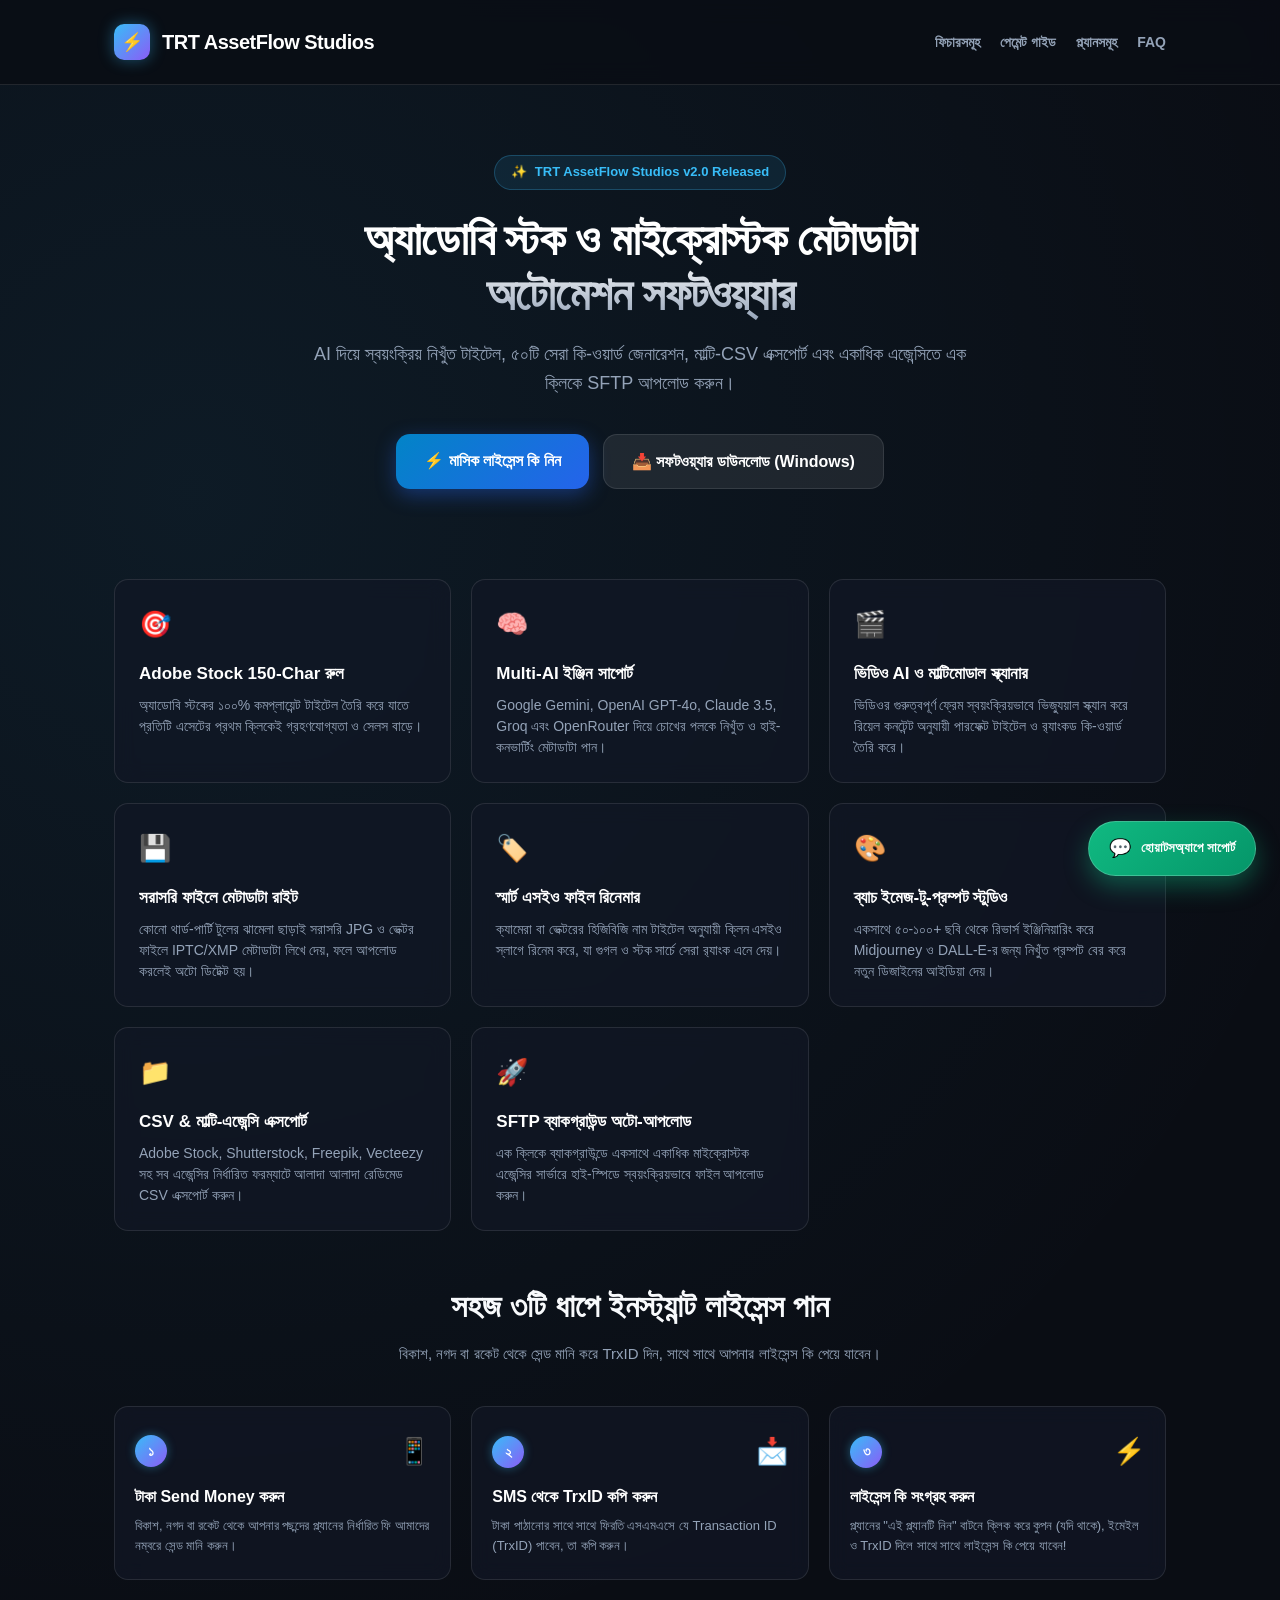
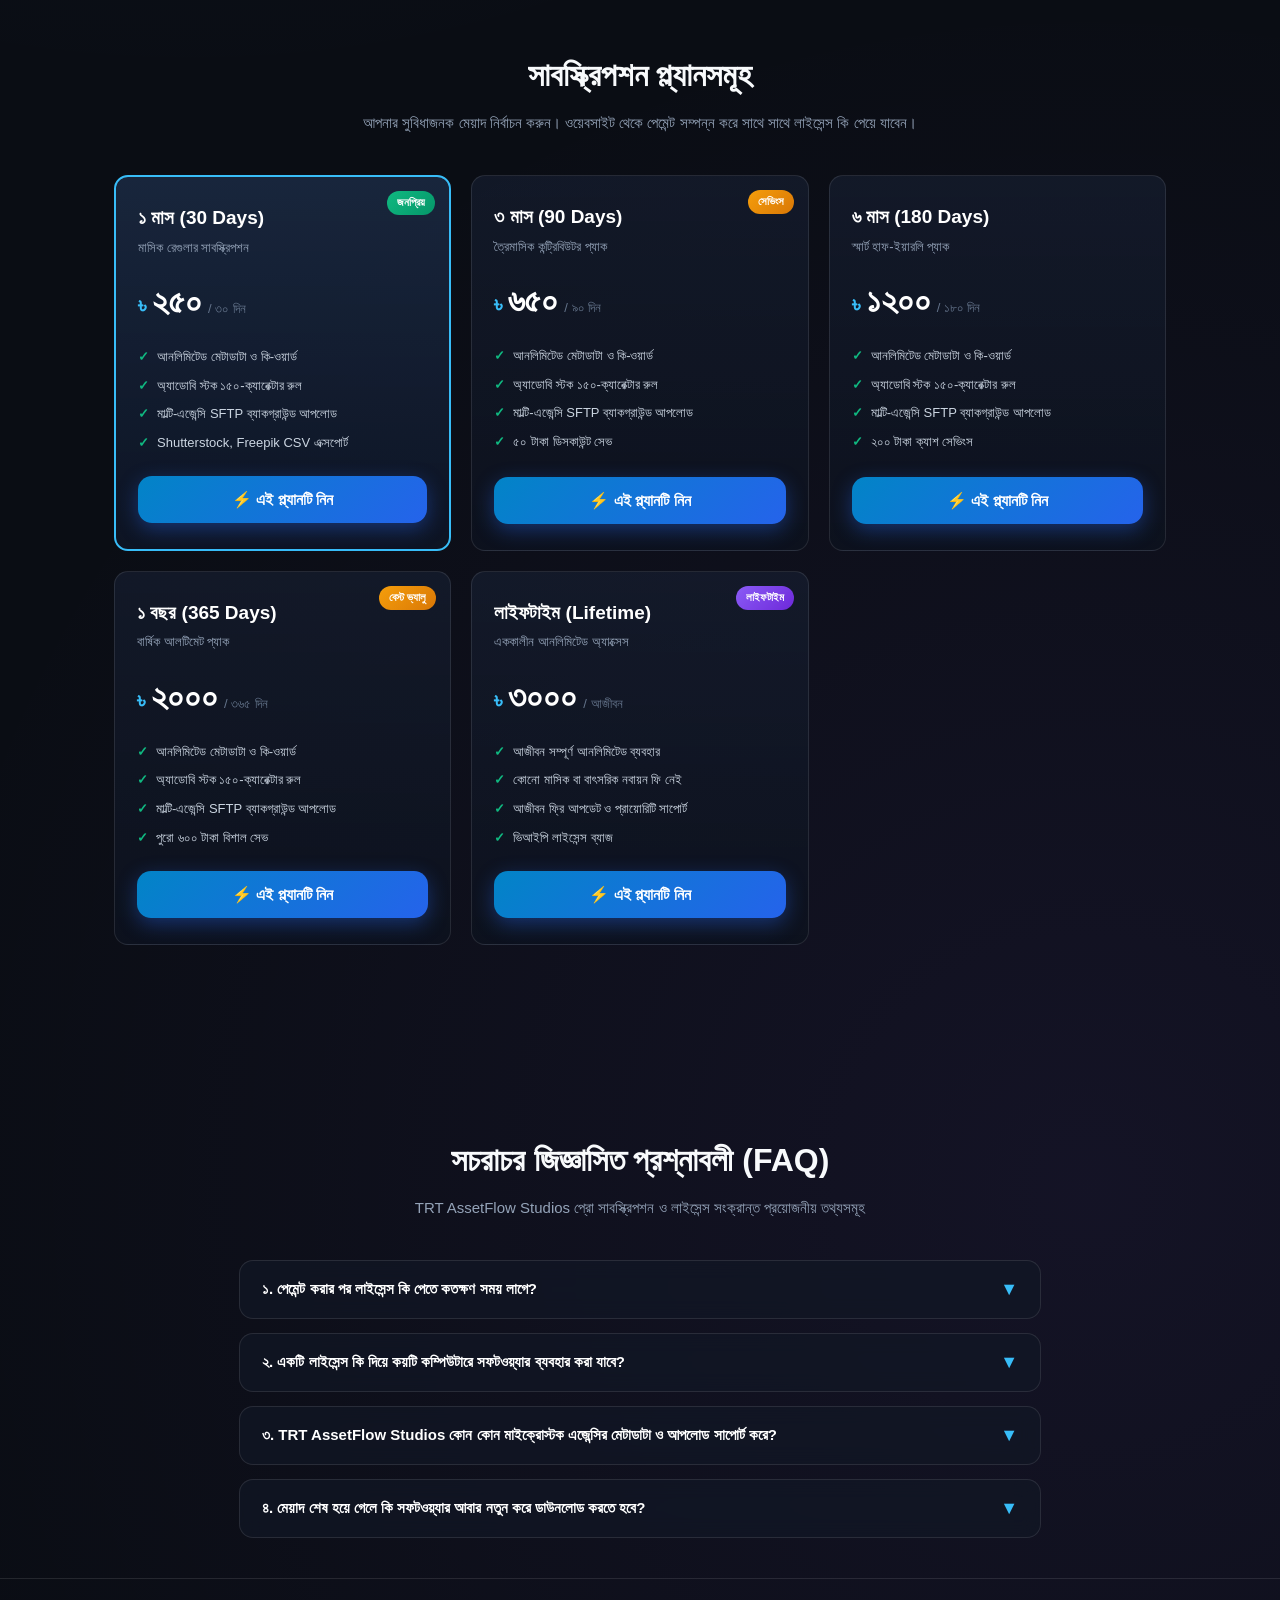
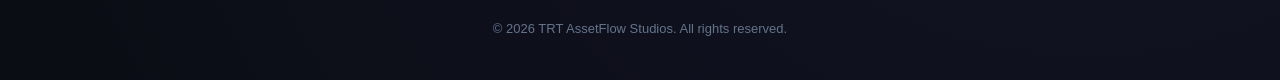
==== commit fb7032a9: "Deploy latest index.html with smart multi-tier coupon system" ====
--- a/index.html
+++ b/index.html
@@ -1,9 +1,9 @@
-﻿<!DOCTYPE html>
+<!DOCTYPE html>
 <html lang="bn">
 <head>
   <meta charset="UTF-8">
   <meta name="viewport" content="width=device-width, initial-scale=1.0">
-  <title>Automagine Pro â€” AI Metadata & Stock Automation</title>
+  <title>TRT AssetFlow Studios — AI Stock Automation</title>
   <link rel="stylesheet" href="./styles.css">
 </head>
 <body>
@@ -11,15 +11,15 @@
   <header>
     <div class="container nav-wrap">
       <a href="./index.html" class="logo-brand">
-        <div class="logo-icon">âš¡</div>
-        <span>Automagine</span>
+        <div class="logo-icon">⚡</div>
+        <span>TRT AssetFlow Studios</span>
       </a>
       <div class="nav-links">
-        <a href="#features" class="nav-link">à¦«à¦¿à¦šà¦¾à¦°à¦¸à¦®à§‚à¦¹</a>
-        <a href="#how-to-buy" class="nav-link">à¦ªà§‡à¦®à§‡à¦¨à§à¦Ÿ à¦—à¦¾à¦‡à¦¡</a>
-        <a href="#pricing" class="nav-link">à¦ªà§à¦²à§à¦¯à¦¾à¦¨à¦¸à¦®à§‚à¦¹</a>
+        <a href="#features" class="nav-link">ফিচারসমূহ</a>
+        <a href="#how-to-buy" class="nav-link">পেমেন্ট গাইড</a>
+        <a href="#pricing" class="nav-link">প্ল্যানসমূহ</a>
         <a href="#faq" class="nav-link">FAQ</a>
-        <a href="./admin.html" class="admin-badge-link">ðŸ” à¦…à§à¦¯à¦¾à¦¡à¦®à¦¿à¦¨ à¦ªà§à¦¯à¦¾à¦¨à§‡à¦²</a>
+        
       </div>
     </div>
   </header>
@@ -28,85 +28,105 @@
   <section class="hero">
     <div class="container">
       <div class="hero-tag">
-        <span>âœ¨</span> <span>Automagine v1.6.2 Released</span>
-      </div>
-      <h1>à¦…à§à¦¯à¦¾à¦¡à§‹à¦¬à¦¿ à¦¸à§à¦Ÿà¦• à¦“ à¦®à¦¾à¦‡à¦•à§à¦°à§‹à¦¸à§à¦Ÿà¦• à¦®à§‡à¦Ÿà¦¾à¦¡à¦¾à¦Ÿà¦¾<br>à¦…à¦Ÿà§‹à¦®à§‡à¦¶à¦¨ à¦¸à¦«à¦Ÿà¦“à¦¯à¦¼à§à¦¯à¦¾à¦°</h1>
+        <span>✨</span> <span>TRT AssetFlow Studios v2.0 Released</span>
+      </div>
+      <h1>অ্যাডোবি স্টক ও মাইক্রোস্টক মেটাডাটা<br>অটোমেশন সফটওয়্যার</h1>
       <p>
-        AI à¦¦à¦¿à§Ÿà§‡ à¦¸à§à¦¬à§Ÿà¦‚à¦•à§à¦°à¦¿à§Ÿ à¦¨à¦¿à¦–à§à¦à¦¤ à¦Ÿà¦¾à¦‡à¦Ÿà§‡à¦², à§«à§¦à¦Ÿà¦¿ à¦¸à§‡à¦°à¦¾ à¦•à¦¿-à¦“à§Ÿà¦¾à¦°à§à¦¡ à¦œà§‡à¦¨à¦¾à¦°à§‡à¦¶à¦¨, à¦®à¦¾à¦²à§à¦Ÿà¦¿-CSV à¦à¦•à§à¦¸à¦ªà§‹à¦°à§à¦Ÿ à¦à¦¬à¦‚ à¦à¦•à¦¾à¦§à¦¿à¦• à¦à¦œà§‡à¦¨à§à¦¸à¦¿à¦¤à§‡ à¦à¦• à¦•à§à¦²à¦¿à¦•à§‡ SFTP à¦†à¦ªà¦²à§‹à¦¡ à¦•à¦°à§à¦¨à¥¤
+        AI দিয়ে স্বয়ংক্রিয় নিখুঁত টাইটেল, ৫০টি সেরা কি-ওয়ার্ড জেনারেশন, মাল্টি-CSV এক্সপোর্ট এবং একাধিক এজেন্সিতে এক ক্লিকে SFTP আপলোড করুন।
       </p>
       <div style="display: flex; gap: 14px; justify-content: center; flex-wrap: wrap;">
         <a href="#pricing" class="btn-primary" style="width: auto; padding: 14px 28px;">
-          âš¡ à¦®à¦¾à¦¸à¦¿à¦• à¦²à¦¾à¦‡à¦¸à§‡à¦¨à§à¦¸ à¦•à¦¿ à¦¨à¦¿à¦¨
+          ⚡ মাসিক লাইসেন্স কি নিন
         </a>
-        <a href="https://github.com/tmrabc5050-lgtm/trt-assetflow-releases/releases/download/v2.0.0/TRT.AssetFlow.Studios.Setup.2.0.0.exe" download class="btn-primary" style="width: auto; padding: 14px 28px; background: rgba(255, 255, 255, 0.08); border: 1px solid var(--border-color); box-shadow: none;">
-          ðŸ“¥ à¦¸à¦«à¦Ÿà¦“à¦¯à¦¼à§à¦¯à¦¾à¦° à¦¡à¦¾à¦‰à¦¨à¦²à§‹à¦¡ (Windows)
+        <a href="https://github.com/tmrtarekrahman/trt-assetflow-releases/releases/download/v2.0.0/TRT-AssetFlow-Studios-v2.0.0-Windows.zip" download class="btn-primary" style="width: auto; padding: 14px 28px; background: rgba(255, 255, 255, 0.08); border: 1px solid var(--border-color); box-shadow: none;">
+          📥 সফটওয়্যার ডাউনলোড (Windows)
         </a>
       </div>
     </div>
   </section>
 
-  <!-- Features -->
+      <!-- Features -->
   <section class="container" id="features">
     <div class="features-grid">
       <div class="feature-card">
-        <div class="feature-icon">ðŸŽ¯</div>
-        <h3>Adobe Stock 150-Char à¦°à§à¦²</h3>
-        <p>à¦…à§à¦¯à¦¾à¦¡à§‹à¦¬à¦¿ à¦¸à§à¦Ÿà¦•à§‡à¦° à§§à§¦à§¦% à¦•à¦®à¦ªà§à¦²à¦¾à§Ÿà§‡à¦¨à§à¦Ÿ à¦Ÿà¦¾à¦‡à¦Ÿà§‡à¦² à¦¤à§ˆà¦°à¦¿ à¦•à¦°à§‡ à¦¯à¦¾à¦¤à§‡ à¦ªà§à¦°à¦¤à¦¿à¦Ÿà¦¿ à¦à¦¸à§‡à¦Ÿà§‡à¦° à¦ªà§à¦°à¦¥à¦® à¦•à§à¦²à¦¿à¦•à§‡à¦‡ à¦—à§à¦°à¦¹à¦£à¦¯à§‹à¦—à§à¦¯à¦¤à¦¾ à¦¬à¦¾à§œà§‡à¥¤</p>
-      </div>
-      <div class="feature-card">
-        <div class="feature-icon">ðŸ§ </div>
-        <h3>Multi-AI à¦‡à¦žà§à¦œà¦¿à¦¨ à¦¸à¦¾à¦ªà§‹à¦°à§à¦Ÿ</h3>
-        <p>Google Gemini, OpenAI, Claude, Groq à¦à¦¬à¦‚ OpenRouter-à¦à¦° à¦®à¦¾à¦§à§à¦¯à¦®à§‡ à¦šà§‹à¦–à§‡à¦° à¦ªà¦²à¦•à§‡ à¦¨à¦¿à¦–à§à¦à¦¤ à¦•à¦¿-à¦“à§Ÿà¦¾à¦°à§à¦¡ à¦¤à§ˆà¦°à¦¿ à¦•à¦°à§à¦¨à¥¤</p>
-      </div>
-      <div class="feature-card">
-        <div class="feature-icon">ðŸ“</div>
-        <h3>CSV & à¦®à¦¾à¦²à§à¦Ÿà¦¿-à¦à¦œà§‡à¦¨à§à¦¸à¦¿ à¦à¦•à§à¦¸à¦ªà§‹à¦°à§à¦Ÿ</h3>
-        <p>Shutterstock, Freepik, Adobe Stock, Vecteezy-à¦à¦° à¦œà¦¨à§à¦¯ à¦†à¦²à¦¾à¦¦à¦¾ à¦†à¦²à¦¾à¦¦à¦¾ CSV à¦«à¦¾à¦‡à¦² à¦¨à¦¿à¦®à¦¿à¦·à§‡à¦‡ à¦à¦•à§à¦¸à¦ªà§‹à¦°à§à¦Ÿ à¦•à¦°à§à¦¨à¥¤</p>
-      </div>
-      <div class="feature-card">
-        <div class="feature-icon">ðŸš€</div>
-        <h3>SFTP à¦¬à§à¦¯à¦¾à¦•à¦—à§à¦°à¦¾à¦‰à¦¨à§à¦¡ à¦…à¦Ÿà§‹-à¦†à¦ªà¦²à§‹à¦¡</h3>
-        <p>à¦à¦•à¦¸à¦¾à¦¥à§‡ à¦à¦•à¦¾à¦§à¦¿à¦• à¦®à¦¾à¦‡à¦•à§à¦°à§‹à¦¸à§à¦Ÿà¦• à¦à¦œà§‡à¦¨à§à¦¸à¦¿à¦° à¦¸à¦¾à¦°à§à¦­à¦¾à¦°à§‡ à¦¸à¦°à¦¾à¦¸à¦°à¦¿ à¦¬à§à¦¯à¦¾à¦•à¦—à§à¦°à¦¾à¦‰à¦¨à§à¦¡à§‡ à¦¸à§à¦¬à§Ÿà¦‚à¦•à§à¦°à¦¿à§Ÿà¦­à¦¾à¦¬à§‡ à¦«à¦¾à¦‡à¦² à¦†à¦ªà¦²à§‹à¦¡ à¦•à¦°à§à¦¨à¥¤</p>
+        <div class="feature-icon">🎯</div>
+        <h3>Adobe Stock 150-Char রুল</h3>
+        <p>অ্যাডোবি স্টকের ১০০% কমপ্লায়েন্ট টাইটেল তৈরি করে যাতে প্রতিটি এসেটের প্রথম ক্লিকেই গ্রহণযোগ্যতা ও সেলস বাড়ে।</p>
+      </div>
+      <div class="feature-card">
+        <div class="feature-icon">🧠</div>
+        <h3>Multi-AI ইঞ্জিন সাপোর্ট</h3>
+        <p>Google Gemini, OpenAI GPT-4o, Claude 3.5, Groq এবং OpenRouter দিয়ে চোখের পলকে নিখুঁত ও হাই-কনভার্টিং মেটাডাটা পান।</p>
+      </div>
+      <div class="feature-card">
+        <div class="feature-icon">🎬</div>
+        <h3>ভিডিও AI ও মাল্টিমোডাল স্ক্যানার</h3>
+        <p>ভিডিওর গুরুত্বপূর্ণ ফ্রেম স্বয়ংক্রিয়ভাবে ভিজ্যুয়াল স্ক্যান করে রিয়েল কনটেন্ট অনুযায়ী পারফেক্ট টাইটেল ও র‍্যাংকড কি-ওয়ার্ড তৈরি করে।</p>
+      </div>
+      <div class="feature-card">
+        <div class="feature-icon">💾</div>
+        <h3>সরাসরি ফাইলে মেটাডাটা রাইট</h3>
+        <p>কোনো থার্ড-পার্টি টুলের ঝামেলা ছাড়াই সরাসরি JPG ও ভেক্টর ফাইলে IPTC/XMP মেটাডাটা লিখে দেয়, ফলে আপলোড করলেই অটো ডিটেক্ট হয়।</p>
+      </div>
+      <div class="feature-card">
+        <div class="feature-icon">🏷️</div>
+        <h3>স্মার্ট এসইও ফাইল রিনেমার</h3>
+        <p>ক্যামেরা বা ভেক্টরের হিজিবিজি নাম টাইটেল অনুযায়ী ক্লিন এসইও স্লাগে রিনেম করে, যা গুগল ও স্টক সার্চে সেরা র‍্যাংক এনে দেয়।</p>
+      </div>
+      <div class="feature-card">
+        <div class="feature-icon">🎨</div>
+        <h3>ব্যাচ ইমেজ-টু-প্রম্পট স্টুডিও</h3>
+        <p>একসাথে ৫০-১০০+ ছবি থেকে রিভার্স ইঞ্জিনিয়ারিং করে Midjourney ও DALL-E-র জন্য নিখুঁত প্রম্পট বের করে নতুন ডিজাইনের আইডিয়া দেয়।</p>
+      </div>
+      <div class="feature-card">
+        <div class="feature-icon">📁</div>
+        <h3>CSV & মাল্টি-এজেন্সি এক্সপোর্ট</h3>
+        <p>Adobe Stock, Shutterstock, Freepik, Vecteezy সহ সব এজেন্সির নির্ধারিত ফরম্যাটে আলাদা আলাদা রেডিমেড CSV এক্সপোর্ট করুন।</p>
+      </div>
+      <div class="feature-card">
+        <div class="feature-icon">🚀</div>
+        <h3>SFTP ব্যাকগ্রাউন্ড অটো-আপলোড</h3>
+        <p>এক ক্লিকে ব্যাকগ্রাউন্ডে একসাথে একাধিক মাইক্রোস্টক এজেন্সির সার্ভারে হাই-স্পিডে স্বয়ংক্রিয়ভাবে ফাইল আপলোড করুন।</p>
       </div>
     </div>
   </section>
 
-  <!-- How It Works / Visual Payment Guide -->
+    <!-- How It Works / Visual Payment Guide -->
   <section class="container" id="how-to-buy" style="margin-top: 50px; margin-bottom: 20px;">
-    <h2 class="section-title">à¦¸à¦¹à¦œ à§©à¦Ÿà¦¿ à¦§à¦¾à¦ªà§‡ à¦‡à¦¨à¦¸à§à¦Ÿà§à¦¯à¦¾à¦¨à§à¦Ÿ à¦²à¦¾à¦‡à¦¸à§‡à¦¨à§à¦¸ à¦ªà¦¾à¦¨</h2>
-    <p class="section-desc">à¦¬à¦¿à¦•à¦¾à¦¶ à¦¬à¦¾ à¦¨à¦—à¦¦ à¦¥à§‡à¦•à§‡ à¦¸à§‡à¦¨à§à¦¡ à¦®à¦¾à¦¨à¦¿ à¦•à¦°à§‡ Transaction ID à¦¦à¦¿à¦¨, à§§ à¦¸à§‡à¦•à§‡à¦¨à§à¦¡à§‡à¦‡ à¦†à¦ªà¦¨à¦¾à¦° à¦²à¦¾à¦‡à¦¸à§‡à¦¨à§à¦¸ à¦•à¦¿ à¦ªà§‡à§Ÿà§‡ à¦¯à¦¾à¦¬à§‡à¦¨à¥¤</p>
+    <h2 class="section-title">সহজ ৩টি ধাপে ইনস্ট্যান্ট লাইসেন্স পান</h2>
+    <p class="section-desc">বিকাশ, নগদ বা রকেট থেকে সেন্ড মানি করে TrxID দিন, সাথে সাথে আপনার লাইসেন্স কি পেয়ে যাবেন।</p>
 
     <div class="steps-container">
       <div class="step-card">
         <div class="step-header-row">
-          <div class="step-badge">à§§</div>
-          <div class="step-icon">ðŸ“±</div>
+          <div class="step-badge">১</div>
+          <div class="step-icon">📱</div>
         </div>
         <div class="step-body">
-          <h4>à¦Ÿà¦¾à¦•à¦¾ Send Money à¦•à¦°à§à¦¨</h4>
-          <p>à¦¬à¦¿à¦•à¦¾à¦¶ à¦¬à¦¾ à¦¨à¦—à¦¦ à¦¥à§‡à¦•à§‡ à¦†à¦ªà¦¨à¦¾à¦° à¦ªà¦›à¦¨à§à¦¦à§‡à¦° à¦¸à¦¾à¦¬à¦¸à§à¦•à§à¦°à¦¿à¦ªà¦¶à¦¨ à¦ªà§à¦²à§à¦¯à¦¾à¦¨à§‡à¦° à¦¨à¦¿à¦°à§à¦§à¦¾à¦°à¦¿à¦¤ à¦«à¦¿ à¦†à¦®à¦¾à¦¦à§‡à¦° à¦¨à¦®à§à¦¬à¦°à§‡ à¦¸à§‡à¦¨à§à¦¡ à¦®à¦¾à¦¨à¦¿ à¦•à¦°à§à¦¨à¥¤</p>
+          <h4>টাকা Send Money করুন</h4>
+          <p>বিকাশ, নগদ বা রকেট থেকে আপনার পছন্দের প্ল্যানের নির্ধারিত ফি আমাদের নম্বরে সেন্ড মানি করুন।</p>
         </div>
       </div>
 
       <div class="step-card">
         <div class="step-header-row">
-          <div class="step-badge">à§¨</div>
-          <div class="step-icon">ðŸ“©</div>
+          <div class="step-badge">২</div>
+          <div class="step-icon">📩</div>
         </div>
         <div class="step-body">
-          <h4>SMS à¦¥à§‡à¦•à§‡ TrxID à¦•à¦ªà¦¿ à¦•à¦°à§à¦¨</h4>
-          <p>à¦Ÿà¦¾à¦•à¦¾ à¦ªà¦¾à¦ à¦¾à¦¨à§‹à¦° à¦¸à¦¾à¦¥à§‡ à¦¸à¦¾à¦¥à§‡ à¦¬à¦¿à¦•à¦¾à¦¶/à¦¨à¦—à¦¦ à¦«à¦¿à¦°à¦¤à¦¿ SMS-à¦ à¦¯à§‡ Transaction ID (TrxID) à¦ªà¦¾à¦¬à§‡à¦¨, à¦¤à¦¾ à¦•à¦ªà¦¿ à¦•à¦°à§à¦¨à¥¤</p>
+          <h4>SMS থেকে TrxID কপি করুন</h4>
+          <p>টাকা পাঠানোর সাথে সাথে ফিরতি এসএমএসে যে Transaction ID (TrxID) পাবেন, তা কপি করুন।</p>
         </div>
       </div>
 
       <div class="step-card">
         <div class="step-header-row">
-          <div class="step-badge">à§©</div>
-          <div class="step-icon">âš¡</div>
+          <div class="step-badge">৩</div>
+          <div class="step-icon">⚡</div>
         </div>
         <div class="step-body">
-          <h4>à¦²à¦¾à¦‡à¦¸à§‡à¦¨à§à¦¸ à¦•à¦¿ à¦¸à¦‚à¦—à§à¦°à¦¹ à¦•à¦°à§à¦¨</h4>
-          <p>à¦¨à¦¿à¦šà§‡ à¦ªà§à¦²à§à¦¯à¦¾à¦¨à§‡à¦° "à¦à¦‡ à¦ªà§à¦²à§à¦¯à¦¾à¦¨à¦Ÿà¦¿ à¦¨à¦¿à¦¨" à¦¬à¦¾à¦Ÿà¦¨à§‡ à¦•à§à¦²à¦¿à¦• à¦•à¦°à§‡ à¦‡à¦®à§‡à¦‡à¦² à¦“ TrxID à¦¸à¦¾à¦¬à¦®à¦¿à¦Ÿ à¦•à¦°à¦²à§‡à¦‡ à¦¸à§à¦•à§à¦°à¦¿à¦¨à§‡ à¦•à¦¿ à¦­à§‡à¦¸à§‡ à¦‰à¦ à¦¬à§‡!</p>
+          <h4>লাইসেন্স কি সংগ্রহ করুন</h4>
+          <p>প্ল্যানের "এই প্ল্যানটি নিন" বাটনে ক্লিক করে কুপন (যদি থাকে), ইমেইল ও TrxID দিলে সাথে সাথে লাইসেন্স কি পেয়ে যাবেন!</p>
         </div>
       </div>
     </div>
@@ -115,121 +135,121 @@
   <!-- Pricing -->
   <section class="pricing-section" id="pricing">
     <div class="container">
-      <h2 class="section-title">à¦¸à¦¾à¦¬à¦¸à§à¦•à§à¦°à¦¿à¦ªà¦¶à¦¨ à¦ªà§à¦²à§à¦¯à¦¾à¦¨à¦¸à¦®à§‚à¦¹</h2>
-      <p class="section-desc">à¦†à¦ªà¦¨à¦¾à¦° à¦¸à§à¦¬à¦¿à¦§à¦¾à¦œà¦¨à¦• à¦®à§‡à§Ÿà¦¾à¦¦ à¦¨à¦¿à¦°à§à¦¬à¦¾à¦šà¦¨ à¦•à¦°à§à¦¨à¥¤ à¦“à§Ÿà§‡à¦¬à¦¸à¦¾à¦‡à¦Ÿ à¦¥à§‡à¦•à§‡ à¦ªà§‡à¦®à§‡à¦¨à§à¦Ÿ à¦¸à¦®à§à¦ªà¦¨à§à¦¨ à¦•à¦°à§‡ à¦¸à¦¾à¦¥à§‡ à¦¸à¦¾à¦¥à§‡ à¦²à¦¾à¦‡à¦¸à§‡à¦¨à§à¦¸ à¦•à¦¿ à¦ªà§‡à§Ÿà§‡ à¦¯à¦¾à¦¬à§‡à¦¨à¥¤</p>
+      <h2 class="section-title">সাবস্ক্রিপশন প্ল্যানসমূহ</h2>
+      <p class="section-desc">আপনার সুবিধাজনক মেয়াদ নির্বাচন করুন। ওয়েবসাইট থেকে পেমেন্ট সম্পন্ন করে সাথে সাথে লাইসেন্স কি পেয়ে যাবেন।</p>
 
       <div class="pricing-grid">
         <!-- Plan 1: 1 Month -->
         <div class="plan-card popular">
-          <div class="card-ribbon">à¦œà¦¨à¦ªà§à¦°à¦¿à§Ÿ</div>
-          <div>
-            <div class="plan-title">à§§ à¦®à¦¾à¦¸ (30 Days)</div>
-            <div class="plan-subtitle">à¦®à¦¾à¦¸à¦¿à¦• à¦°à§‡à¦—à§à¦²à¦¾à¦° à¦¸à¦¾à¦¬à¦¸à§à¦•à§à¦°à¦¿à¦ªà¦¶à¦¨</div>
+          <div class="card-ribbon">জনপ্রিয়</div>
+          <div>
+            <div class="plan-title">১ মাস (30 Days)</div>
+            <div class="plan-subtitle">মাসিক রেগুলার সাবস্ক্রিপশন</div>
             <div class="plan-price-row">
-              <span class="curr">à§³</span>
-              <span class="amt">à§¨à§«à§¦</span>
-              <span class="per">/ à§©à§¦ à¦¦à¦¿à¦¨</span>
+              <span class="curr">৳</span>
+              <span class="amt">২৫০</span>
+              <span class="per">/ ৩০ দিন</span>
             </div>
             <ul class="plan-feature-list">
-              <li><span class="check-icon">âœ“</span> à¦†à¦¨à¦²à¦¿à¦®à¦¿à¦Ÿà§‡à¦¡ à¦®à§‡à¦Ÿà¦¾à¦¡à¦¾à¦Ÿà¦¾ à¦“ à¦•à¦¿-à¦“à§Ÿà¦¾à¦°à§à¦¡</li>
-              <li><span class="check-icon">âœ“</span> à¦…à§à¦¯à¦¾à¦¡à§‹à¦¬à¦¿ à¦¸à§à¦Ÿà¦• à§§à§«à§¦-à¦•à§à¦¯à¦¾à¦°à§‡à¦•à§à¦Ÿà¦¾à¦° à¦°à§à¦²</li>
-              <li><span class="check-icon">âœ“</span> à¦®à¦¾à¦²à§à¦Ÿà¦¿-à¦à¦œà§‡à¦¨à§à¦¸à¦¿ SFTP à¦¬à§à¦¯à¦¾à¦•à¦—à§à¦°à¦¾à¦‰à¦¨à§à¦¡ à¦†à¦ªà¦²à§‹à¦¡</li>
-              <li><span class="check-icon">âœ“</span> Shutterstock, Freepik CSV à¦à¦•à§à¦¸à¦ªà§‹à¦°à§à¦Ÿ</li>
+              <li><span class="check-icon">✓</span> আনলিমিটেড মেটাডাটা ও কি-ওয়ার্ড</li>
+              <li><span class="check-icon">✓</span> অ্যাডোবি স্টক ১৫০-ক্যারেক্টার রুল</li>
+              <li><span class="check-icon">✓</span> মাল্টি-এজেন্সি SFTP ব্যাকগ্রাউন্ড আপলোড</li>
+              <li><span class="check-icon">✓</span> Shutterstock, Freepik CSV এক্সপোর্ট</li>
             </ul>
           </div>
-          <button type="button" class="btn-primary btn-plan-select" data-plan="pro_monthly" data-days="30" data-price="250" data-title="à§§ à¦®à¦¾à¦¸ (à§©à§¦ à¦¦à¦¿à¦¨)">
-            âš¡ à¦à¦‡ à¦ªà§à¦²à§à¦¯à¦¾à¦¨à¦Ÿà¦¿ à¦¨à¦¿à¦¨
+          <button type="button" class="btn-primary btn-plan-select" data-plan="pro_monthly" data-days="30" data-price="250" data-title="১ মাস (৩০ দিন)">
+            ⚡ এই প্ল্যানটি নিন
           </button>
         </div>
 
         <!-- Plan 2: 3 Months -->
         <div class="plan-card">
-          <div class="card-ribbon hot">à¦¸à§‡à¦­à¦¿à¦‚à¦¸</div>
-          <div>
-            <div class="plan-title">à§© à¦®à¦¾à¦¸ (90 Days)</div>
-            <div class="plan-subtitle">à¦¤à§à¦°à§ˆà¦®à¦¾à¦¸à¦¿à¦• à¦•à¦¨à§à¦Ÿà§à¦°à¦¿à¦¬à¦¿à¦‰à¦Ÿà¦° à¦ªà§à¦¯à¦¾à¦•</div>
+          <div class="card-ribbon hot">সেভিংস</div>
+          <div>
+            <div class="plan-title">৩ মাস (90 Days)</div>
+            <div class="plan-subtitle">ত্রৈমাসিক কন্ট্রিবিউটর প্যাক</div>
             <div class="plan-price-row">
-              <span class="curr">à§³</span>
-              <span class="amt">à§­à§¦à§¦</span>
-              <span class="per">/ à§¯à§¦ à¦¦à¦¿à¦¨</span>
+              <span class="curr">৳</span>
+              <span class="amt">৬৫০</span>
+              <span class="per">/ ৯০ দিন</span>
             </div>
             <ul class="plan-feature-list">
-              <li><span class="check-icon">âœ“</span> à¦†à¦¨à¦²à¦¿à¦®à¦¿à¦Ÿà§‡à¦¡ à¦®à§‡à¦Ÿà¦¾à¦¡à¦¾à¦Ÿà¦¾ à¦“ à¦•à¦¿-à¦“à§Ÿà¦¾à¦°à§à¦¡</li>
-              <li><span class="check-icon">âœ“</span> à¦…à§à¦¯à¦¾à¦¡à§‹à¦¬à¦¿ à¦¸à§à¦Ÿà¦• à§§à§«à§¦-à¦•à§à¦¯à¦¾à¦°à§‡à¦•à§à¦Ÿà¦¾à¦° à¦°à§à¦²</li>
-              <li><span class="check-icon">âœ“</span> à¦®à¦¾à¦²à§à¦Ÿà¦¿-à¦à¦œà§‡à¦¨à§à¦¸à¦¿ SFTP à¦¬à§à¦¯à¦¾à¦•à¦—à§à¦°à¦¾à¦‰à¦¨à§à¦¡ à¦†à¦ªà¦²à§‹à¦¡</li>
-              <li><span class="check-icon">âœ“</span> à§«à§¦ à¦Ÿà¦¾à¦•à¦¾ à¦¡à¦¿à¦¸à¦•à¦¾à¦‰à¦¨à§à¦Ÿ à¦¸à§‡à¦­</li>
+              <li><span class="check-icon">✓</span> আনলিমিটেড মেটাডাটা ও কি-ওয়ার্ড</li>
+              <li><span class="check-icon">✓</span> অ্যাডোবি স্টক ১৫০-ক্যারেক্টার রুল</li>
+              <li><span class="check-icon">✓</span> মাল্টি-এজেন্সি SFTP ব্যাকগ্রাউন্ড আপলোড</li>
+              <li><span class="check-icon">✓</span> ৫০ টাকা ডিসকাউন্ট সেভ</li>
             </ul>
           </div>
-          <button type="button" class="btn-primary btn-plan-select" data-plan="pro_quarterly" data-days="90" data-price="700" data-title="à§© à¦®à¦¾à¦¸ (à§¯à§¦ à¦¦à¦¿à¦¨)">
-            âš¡ à¦à¦‡ à¦ªà§à¦²à§à¦¯à¦¾à¦¨à¦Ÿà¦¿ à¦¨à¦¿à¦¨
+          <button type="button" class="btn-primary btn-plan-select" data-plan="pro_quarterly" data-days="90" data-price="650" data-title="৩ মাস (৯০ দিন)">
+            ⚡ এই প্ল্যানটি নিন
           </button>
         </div>
 
         <!-- Plan 3: 6 Months -->
         <div class="plan-card">
           <div>
-            <div class="plan-title">à§¬ à¦®à¦¾à¦¸ (180 Days)</div>
-            <div class="plan-subtitle">à¦¸à§à¦®à¦¾à¦°à§à¦Ÿ à¦¹à¦¾à¦«-à¦‡à¦¯à¦¼à¦¾à¦°à¦²à¦¿ à¦ªà§à¦¯à¦¾à¦•</div>
+            <div class="plan-title">৬ মাস (180 Days)</div>
+            <div class="plan-subtitle">স্মার্ট হাফ-ইয়ারলি প্যাক</div>
             <div class="plan-price-row">
-              <span class="curr">à§³</span>
-              <span class="amt">à§§à§©à§¦à§¦</span>
-              <span class="per">/ à§§à§®à§¦ à¦¦à¦¿à¦¨</span>
+              <span class="curr">৳</span>
+              <span class="amt">১২০০</span>
+              <span class="per">/ ১৮০ দিন</span>
             </div>
             <ul class="plan-feature-list">
-              <li><span class="check-icon">âœ“</span> à¦†à¦¨à¦²à¦¿à¦®à¦¿à¦Ÿà§‡à¦¡ à¦®à§‡à¦Ÿà¦¾à¦¡à¦¾à¦Ÿà¦¾ à¦“ à¦•à¦¿-à¦“à§Ÿà¦¾à¦°à§à¦¡</li>
-              <li><span class="check-icon">âœ“</span> à¦…à§à¦¯à¦¾à¦¡à§‹à¦¬à¦¿ à¦¸à§à¦Ÿà¦• à§§à§«à§¦-à¦•à§à¦¯à¦¾à¦°à§‡à¦•à§à¦Ÿà¦¾à¦° à¦°à§à¦²</li>
-              <li><span class="check-icon">âœ“</span> à¦®à¦¾à¦²à§à¦Ÿà¦¿-à¦à¦œà§‡à¦¨à§à¦¸à¦¿ SFTP à¦¬à§à¦¯à¦¾à¦•à¦—à§à¦°à¦¾à¦‰à¦¨à§à¦¡ à¦†à¦ªà¦²à§‹à¦¡</li>
-              <li><span class="check-icon">âœ“</span> à§¨à§¦à§¦ à¦Ÿà¦¾à¦•à¦¾ à¦•à§à¦¯à¦¾à¦¶ à¦¸à§‡à¦­à¦¿à¦‚à¦¸</li>
+              <li><span class="check-icon">✓</span> আনলিমিটেড মেটাডাটা ও কি-ওয়ার্ড</li>
+              <li><span class="check-icon">✓</span> অ্যাডোবি স্টক ১৫০-ক্যারেক্টার রুল</li>
+              <li><span class="check-icon">✓</span> মাল্টি-এজেন্সি SFTP ব্যাকগ্রাউন্ড আপলোড</li>
+              <li><span class="check-icon">✓</span> ২০০ টাকা ক্যাশ সেভিংস</li>
             </ul>
           </div>
-          <button type="button" class="btn-primary btn-plan-select" data-plan="pro_half_yearly" data-days="180" data-price="1300" data-title="à§¬ à¦®à¦¾à¦¸ (à§§à§®à§¦ à¦¦à¦¿à¦¨)">
-            âš¡ à¦à¦‡ à¦ªà§à¦²à§à¦¯à¦¾à¦¨à¦Ÿà¦¿ à¦¨à¦¿à¦¨
+          <button type="button" class="btn-primary btn-plan-select" data-plan="pro_half_yearly" data-days="180" data-price="1200" data-title="৬ মাস (১৮০ দিন)">
+            ⚡ এই প্ল্যানটি নিন
           </button>
         </div>
 
         <!-- Plan 4: 1 Year -->
         <div class="plan-card">
-          <div class="card-ribbon hot">à¦¬à§‡à¦¸à§à¦Ÿ à¦­à§à¦¯à¦¾à¦²à§</div>
-          <div>
-            <div class="plan-title">à§§ à¦¬à¦›à¦° (365 Days)</div>
-            <div class="plan-subtitle">à¦¬à¦¾à¦°à§à¦·à¦¿à¦• à¦†à¦²à¦Ÿà¦¿à¦®à§‡à¦Ÿ à¦ªà§à¦¯à¦¾à¦•</div>
+          <div class="card-ribbon hot">বেস্ট ভ্যালু</div>
+          <div>
+            <div class="plan-title">১ বছর (365 Days)</div>
+            <div class="plan-subtitle">বার্ষিক আলটিমেট প্যাক</div>
             <div class="plan-price-row">
-              <span class="curr">à§³</span>
-              <span class="amt">à§¨à§ªà§¦à§¦</span>
-              <span class="per">/ à§©à§¬à§« à¦¦à¦¿à¦¨</span>
+              <span class="curr">৳</span>
+              <span class="amt">২০০০</span>
+              <span class="per">/ ৩৬৫ দিন</span>
             </div>
             <ul class="plan-feature-list">
-              <li><span class="check-icon">âœ“</span> à¦†à¦¨à¦²à¦¿à¦®à¦¿à¦Ÿà§‡à¦¡ à¦®à§‡à¦Ÿà¦¾à¦¡à¦¾à¦Ÿà¦¾ à¦“ à¦•à¦¿-à¦“à§Ÿà¦¾à¦°à§à¦¡</li>
-              <li><span class="check-icon">âœ“</span> à¦…à§à¦¯à¦¾à¦¡à§‹à¦¬à¦¿ à¦¸à§à¦Ÿà¦• à§§à§«à§¦-à¦•à§à¦¯à¦¾à¦°à§‡à¦•à§à¦Ÿà¦¾à¦° à¦°à§à¦²</li>
-              <li><span class="check-icon">âœ“</span> à¦®à¦¾à¦²à§à¦Ÿà¦¿-à¦à¦œà§‡à¦¨à§à¦¸à¦¿ SFTP à¦¬à§à¦¯à¦¾à¦•à¦—à§à¦°à¦¾à¦‰à¦¨à§à¦¡ à¦†à¦ªà¦²à§‹à¦¡</li>
-              <li><span class="check-icon">âœ“</span> à¦ªà§à¦°à§‹ à§¬à§¦à§¦ à¦Ÿà¦¾à¦•à¦¾ à¦¬à¦¿à¦¶à¦¾à¦² à¦¸à§‡à¦­</li>
+              <li><span class="check-icon">✓</span> আনলিমিটেড মেটাডাটা ও কি-ওয়ার্ড</li>
+              <li><span class="check-icon">✓</span> অ্যাডোবি স্টক ১৫০-ক্যারেক্টার রুল</li>
+              <li><span class="check-icon">✓</span> মাল্টি-এজেন্সি SFTP ব্যাকগ্রাউন্ড আপলোড</li>
+              <li><span class="check-icon">✓</span> পুরো ৬০০ টাকা বিশাল সেভ</li>
             </ul>
           </div>
-          <button type="button" class="btn-primary btn-plan-select" data-plan="pro_yearly" data-days="365" data-price="2400" data-title="à§§ à¦¬à¦›à¦° (à§©à§¬à§« à¦¦à¦¿à¦¨)">
-            âš¡ à¦à¦‡ à¦ªà§à¦²à§à¦¯à¦¾à¦¨à¦Ÿà¦¿ à¦¨à¦¿à¦¨
+          <button type="button" class="btn-primary btn-plan-select" data-plan="pro_yearly" data-days="365" data-price="2000" data-title="১ বছর (৩৬৫ দিন)">
+            ⚡ এই প্ল্যানটি নিন
           </button>
         </div>
 
         <!-- Plan 5: Lifetime -->
         <div class="plan-card">
-          <div class="card-ribbon vip">à¦²à¦¾à¦‡à¦«à¦Ÿà¦¾à¦‡à¦®</div>
-          <div>
-            <div class="plan-title">à¦²à¦¾à¦‡à¦«à¦Ÿà¦¾à¦‡à¦® (Lifetime)</div>
-            <div class="plan-subtitle">à¦à¦•à¦•à¦¾à¦²à§€à¦¨ à¦†à¦¨à¦²à¦¿à¦®à¦¿à¦Ÿà§‡à¦¡ à¦…à§à¦¯à¦¾à¦•à§à¦¸à§‡à¦¸</div>
+          <div class="card-ribbon vip">লাইফটাইম</div>
+          <div>
+            <div class="plan-title">লাইফটাইম (Lifetime)</div>
+            <div class="plan-subtitle">এককালীন আনলিমিটেড অ্যাক্সেস</div>
             <div class="plan-price-row">
-              <span class="curr">à§³</span>
-              <span class="amt">à§ªà§¦à§¦à§¦</span>
-              <span class="per">/ à¦†à¦œà§€à¦¬à¦¨</span>
+              <span class="curr">৳</span>
+              <span class="amt">৩০০০</span>
+              <span class="per">/ আজীবন</span>
             </div>
             <ul class="plan-feature-list">
-              <li><span class="check-icon">âœ“</span> à¦†à¦œà§€à¦¬à¦¨ à¦¸à¦®à§à¦ªà§‚à¦°à§à¦£ à¦†à¦¨à¦²à¦¿à¦®à¦¿à¦Ÿà§‡à¦¡ à¦¬à§à¦¯à¦¬à¦¹à¦¾à¦°</li>
-              <li><span class="check-icon">âœ“</span> à¦•à§‹à¦¨à§‹ à¦®à¦¾à¦¸à¦¿à¦• à¦¬à¦¾ à¦¬à¦¾à§Žà¦¸à¦°à¦¿à¦• à¦¨à¦¬à¦¾à§Ÿà¦¨ à¦«à¦¿ à¦¨à§‡à¦‡</li>
-              <li><span class="check-icon">âœ“</span> à¦†à¦œà§€à¦¬à¦¨ à¦«à§à¦°à¦¿ à¦†à¦ªà¦¡à§‡à¦Ÿ à¦“ à¦ªà§à¦°à¦¾à§Ÿà§‹à¦°à¦¿à¦Ÿà¦¿ à¦¸à¦¾à¦ªà§‹à¦°à§à¦Ÿ</li>
-              <li><span class="check-icon">âœ“</span> à¦­à¦¿à¦†à¦‡à¦ªà¦¿ à¦²à¦¾à¦‡à¦¸à§‡à¦¨à§à¦¸ à¦¬à§à¦¯à¦¾à¦œ</li>
+              <li><span class="check-icon">✓</span> আজীবন সম্পূর্ণ আনলিমিটেড ব্যবহার</li>
+              <li><span class="check-icon">✓</span> কোনো মাসিক বা বাৎসরিক নবায়ন ফি নেই</li>
+              <li><span class="check-icon">✓</span> আজীবন ফ্রি আপডেট ও প্রায়োরিটি সাপোর্ট</li>
+              <li><span class="check-icon">✓</span> ভিআইপি লাইসেন্স ব্যাজ</li>
             </ul>
           </div>
-          <button type="button" class="btn-primary btn-plan-select" data-plan="lifetime" data-days="9999" data-price="4000" data-title="à¦²à¦¾à¦‡à¦«à¦Ÿà¦¾à¦‡à¦® (à¦†à¦œà§€à¦¬à¦¨)">
-            âš¡ à¦à¦‡ à¦ªà§à¦²à§à¦¯à¦¾à¦¨à¦Ÿà¦¿ à¦¨à¦¿à¦¨
+          <button type="button" class="btn-primary btn-plan-select" data-plan="lifetime" data-days="9999" data-price="3000" data-title="লাইফটাইম (আজীবন)">
+            ⚡ এই প্ল্যানটি নিন
           </button>
         </div>
       </div>
@@ -240,14 +260,14 @@
   <div class="checkout-modal-overlay" id="checkoutModal">
     <div class="checkout-box">
       <div class="checkout-header">
-        <h3 id="checkoutModalTitle">à¦²à¦¾à¦‡à¦¸à§‡à¦¨à§à¦¸ à¦•à¦¿ à¦¸à¦‚à¦—à§à¦°à¦¹ à¦«à¦°à¦®</h3>
+        <h3 id="checkoutModalTitle">লাইসেন্স কি সংগ্রহ ফরম</h3>
         <button class="btn-close" id="btnCloseCheckout">&times;</button>
       </div>
 
       <!-- Payment Numbers Box -->
       <div style="margin-bottom: 18px;">
         <p style="font-size: 13px; color: var(--text-secondary); margin-bottom: 8px;">
-          à¦¨à¦¿à¦šà§‡à¦° à¦¯à§‡à¦•à§‹à¦¨à§‹ à¦¨à¦¾à¦®à§à¦¬à¦¾à¦°à§‡ <strong>Send Money</strong> à¦•à¦°à§‡ TrxID à¦¦à¦¿à§Ÿà§‡ à¦•à¦¿ à¦¸à¦‚à¦—à§à¦°à¦¹ à¦•à¦°à§à¦¨:
+          নিচের যেকোনো নাম্বারে <strong>Send Money</strong> করে TrxID দিয়ে কি সংগ্রহ করুন:
         </p>
         
         <!-- bKash -->
@@ -256,21 +276,21 @@
             <span style="font-size: 11px; font-weight: 800; color: #ec4899; text-transform: uppercase;">bKash (Personal)</span>
             <div class="num">01410941110</div>
           </div>
-          <button type="button" class="btn-mini-copy" onclick="navigator.clipboard.writeText('01410941110'); this.textContent='à¦•à¦ªà¦¿!'; setTimeout(() => this.textContent='à¦•à¦ªà¦¿', 1500);">à¦•à¦ªà¦¿</button>
+          <button type="button" class="btn-mini-copy" onclick="navigator.clipboard.writeText('01410941110'); this.textContent='কপি!'; setTimeout(() => this.textContent='কপি', 1500);">কপি</button>
         </div>
 
         <!-- Nagad / Rocket / Upay -->
         <div class="pay-card-item">
           <div>
-            <span style="font-size: 11px; font-weight: 800; color: #f97316; text-transform: uppercase;">à¦¨à¦—à¦¦ / à¦°à¦•à§‡à¦Ÿ / à¦‰à¦ªà¦¾à§Ÿ (Personal)</span>
+            <span style="font-size: 11px; font-weight: 800; color: #f97316; text-transform: uppercase;">নগদ / রকেট / উপায় (Personal)</span>
             <div class="num">01723941110</div>
           </div>
-          <button type="button" class="btn-mini-copy" onclick="navigator.clipboard.writeText('01723941110'); this.textContent='à¦•à¦ªà¦¿!'; setTimeout(() => this.textContent='à¦•à¦ªà¦¿', 1500);">à¦•à¦ªà¦¿</button>
+          <button type="button" class="btn-mini-copy" onclick="navigator.clipboard.writeText('01723941110'); this.textContent='কপি!'; setTimeout(() => this.textContent='কপি', 1500);">কপি</button>
         </div>
 
         <div style="background: rgba(56, 189, 248, 0.08); padding: 10px 14px; border-radius: 8px; border: 1px solid rgba(56, 189, 248, 0.2); font-size: 13px;">
-          à¦¨à¦¿à¦°à§à¦¬à¦¾à¦šà¦¿à¦¤ à¦ªà§à¦²à§à¦¯à¦¾à¦¨: <strong id="modalSelectedPlanText" style="color: #38bdf8;">à§§ à¦®à¦¾à¦¸ (à§©à§¦ à¦¦à¦¿à¦¨)</strong> â€” 
-          à¦«à¦¿: <strong id="modalSelectedPriceText" style="color: #34d399;">à§³à§¨à§«à§¦ à¦Ÿà¦¾à¦•à¦¾</strong>
+          নির্বাচিত প্ল্যান: <strong id="modalSelectedPlanText" style="color: #38bdf8;">১ মাস (৩০ দিন)</strong> — 
+          ফি: <strong id="modalSelectedPriceText" style="color: #34d399;">৳২৫০ টাকা</strong>
         </div>
       </div>
 
@@ -279,37 +299,50 @@
         <input type="hidden" id="selectedDaysVal" value="30">
 
         <div class="form-group">
-          <label for="buyerEmail">à¦†à¦ªà¦¨à¦¾à¦° à¦‡à¦®à§‡à¦‡à¦² à¦…à§à¦¯à¦¾à¦¡à§à¦°à§‡à¦¸ *</label>
+          <label for="buyerEmail">আপনার ইমেইল অ্যাড্রেস *</label>
           <input type="email" id="buyerEmail" class="input-ctrl" placeholder="your-email@gmail.com" required>
         </div>
 
         <div class="form-group">
-          <label for="senderPhone">à¦¯à§‡ à¦¨à¦¾à¦®à§à¦¬à¦¾à¦° à¦¥à§‡à¦•à§‡ à¦Ÿà¦¾à¦•à¦¾ à¦ªà¦¾à¦ à¦¿à§Ÿà§‡à¦›à§‡à¦¨ (Sender Number) *</label>
-          <input type="tel" id="senderPhone" class="input-ctrl" placeholder="à¦¯à§‡à¦®à¦¨: 017XXXXXXXX" required>
+          <label for="senderPhone">যে নাম্বার থেকে টাকা পাঠিয়েছেন (Sender Number) *</label>
+          <input type="tel" id="senderPhone" class="input-ctrl" placeholder="যেমন: 017XXXXXXXX" required>
+        </div>
+
+                <!-- Coupon Code Input Box -->
+        <div class="form-group" style="margin-bottom: 14px; background: rgba(255,255,255,0.02); padding: 12px; border-radius: 8px; border: 1px dashed rgba(255,255,255,0.12);">
+          <label for="couponCode" style="display: flex; justify-content: space-between; align-items: center; font-size: 12px; color: #94a3b8; margin-bottom: 6px;">
+            <span>🎟️ কুপন কোড (যদি থাকে)</span>
+            <span id="couponBadge" style="display: none; background: #059669; color: #fff; padding: 2px 8px; border-radius: 4px; font-size: 11px; font-weight: bold;">DISCOUNT APPLIED</span>
+          </label>
+          <div style="display: flex; gap: 8px;">
+            <input type="text" id="couponCode" class="input-ctrl" placeholder="যেমন: LIFETIME50" style="text-transform: uppercase; font-weight: 600; letter-spacing: 1px;">
+            <button type="button" id="btnApplyCoupon" class="btn-copy" style="white-space: nowrap; padding: 0 16px; background: #0284c7; font-weight: 600; cursor: pointer;">প্রয়োগ করুন</button>
+          </div>
+          <div id="couponMsg" style="font-size: 12px; margin-top: 6px; display: none; line-height: 1.4;"></div>
         </div>
 
         <div class="form-group">
-          <label for="trxId">à¦ªà§‡à¦®à§‡à¦¨à§à¦Ÿ Transaction ID (TrxID) *</label>
-          <input type="text" id="trxId" class="input-ctrl" placeholder="à¦¯à§‡à¦®à¦¨: BK9A8B7C à¦¬à¦¾ à¦¨à¦—à¦¦ TrxID" required>
+          <label for="trxId">পেমেন্ট Transaction ID (TrxID) *</label>
+          <input type="text" id="trxId" class="input-ctrl" placeholder="যেমন: BK9A8B7C বা নগদ TrxID" required>
         </div>
 
         <button type="submit" class="btn-primary" id="btnClaimKey">
-          âš¡ à¦²à¦¾à¦‡à¦¸à§‡à¦¨à§à¦¸ à¦•à¦¿ à¦¤à§ˆà¦°à¦¿ à¦•à¦°à§à¦¨
+          ⚡ লাইসেন্স কি তৈরি করুন
         </button>
       </form>
 
       <!-- Key Revealed Box -->
       <div class="key-result-box" id="keyResultBox">
-        <h4 style="color: #34d399; margin-bottom: 6px;">ðŸŽ‰ à¦…à¦­à¦¿à¦¨à¦¨à§à¦¦à¦¨! à¦†à¦ªà¦¨à¦¾à¦° à¦ªà§à¦°à§‹ à¦²à¦¾à¦‡à¦¸à§‡à¦¨à§à¦¸ à¦•à¦¿ à¦ªà§à¦°à¦¸à§à¦¤à§à¦¤:</h4>
-        <div class="key-code-display" id="revealedKeyCode">AUTO-XXXX-XXXX-XXXX-XXXX</div>
+        <h4 style="color: #34d399; margin-bottom: 6px;">🎉 অভিনন্দন! আপনার প্রো লাইসেন্স কি প্রস্তুত:</h4>
+        <div class="key-code-display" id="revealedKeyCode">TRT-XXXX-XXXX-XXXX-XXXX</div>
         <div style="display: flex; gap: 10px; justify-content: center; flex-wrap: wrap; margin-top: 10px;">
-          <button type="button" class="btn-copy" id="btnCopyKey">ðŸ“‹ à¦•à¦¿ à¦•à¦ªà¦¿ à¦•à¦°à§à¦¨</button>
-          <a href="https://github.com/tmrabc5050-lgtm/trt-assetflow-releases/releases/download/v2.0.0/TRT.AssetFlow.Studios.Setup.2.0.0.exe" download class="btn-copy" style="background: #2563eb; text-decoration: none; display: inline-flex; align-items: center; gap: 6px;">
-            ðŸ“¥ à¦¸à¦«à¦Ÿà¦“à¦¯à¦¼à§à¦¯à¦¾à¦° à¦¡à¦¾à¦‰à¦¨à¦²à§‹à¦¡ à¦•à¦°à§à¦¨
+          <button type="button" class="btn-copy" id="btnCopyKey">📋 কি কপি করুন</button>
+          <a href="https://github.com/tmrtarekrahman/trt-assetflow-releases/releases/download/v2.0.0/TRT-AssetFlow-Studios-v2.0.0-Windows.zip" download class="btn-copy" style="background: #2563eb; text-decoration: none; display: inline-flex; align-items: center; gap: 6px;">
+            📥 সফটওয়্যার ডাউনলোড করুন
           </a>
         </div>
         <p style="font-size: 12px; color: #94a3b8; margin-top: 14px;">
-          <strong>à¦¬à§à¦¯à¦¬à¦¹à¦¾à¦°à§‡à¦° à¦¨à¦¿à§Ÿà¦®:</strong> Automagine à¦¸à¦«à¦Ÿà¦“à¦¯à¦¼à§à¦¯à¦¾à¦°à¦Ÿà¦¿ à¦“à¦ªà§‡à¦¨ à¦•à¦°à§‡ à¦‰à¦ªà¦°à§‡à¦° <strong>"ðŸ”‘ Activate Pro"</strong> à¦¬à¦¾à¦Ÿà¦¨à§‡ à¦•à§à¦²à¦¿à¦• à¦•à¦°à§‡ à¦à¦‡ à¦•à¦¿-à¦Ÿà¦¿ à¦ªà§‡à¦¸à§à¦Ÿ à¦•à¦°à§à¦¨à¥¤ à¦¸à¦¾à¦¥à§‡ à¦¸à¦¾à¦¥à§‡ à¦†à¦ªà¦¨à¦¾à¦° à§©à§¦ à¦¦à¦¿à¦¨à§‡à¦° à¦®à§‡à§Ÿà¦¾à¦¦ à¦¶à§à¦°à§ à¦¹à¦¬à§‡!
+          <strong>ব্যবহারের নিয়ম:</strong> TRT AssetFlow Studios সফটওয়্যারটি ওপেন করে উপরের <strong>"🔑 Activate Pro"</strong> বাটনে ক্লিক করে এই কি-টি পেস্ট করুন। সাথে সাথে আপনার নির্বাচিত প্ল্যানের মেয়াদ শুরু হবে!
         </p>
       </div>
     </div>
@@ -317,69 +350,68 @@
 
   <!-- FAQ Section -->
   <section class="container faq-section" id="faq" style="margin: 60px auto 40px auto;">
-    <h2 class="section-title">à¦¸à¦šà¦°à¦¾à¦šà¦° à¦œà¦¿à¦œà§à¦žà¦¾à¦¸à¦¿à¦¤ à¦ªà§à¦°à¦¶à§à¦¨à¦¾à¦¬à¦²à§€ (FAQ)</h2>
-    <p class="section-desc">à¦…à¦Ÿà§‹à¦®à¦¾à¦œà¦¿à¦¨ à¦ªà§à¦°à§‹ à¦¸à¦¾à¦¬à¦¸à§à¦•à§à¦°à¦¿à¦ªà¦¶à¦¨ à¦“ à¦²à¦¾à¦‡à¦¸à§‡à¦¨à§à¦¸ à¦¸à¦‚à¦•à§à¦°à¦¾à¦¨à§à¦¤ à¦ªà§à¦°à§Ÿà§‹à¦œà¦¨à§€à§Ÿ à¦¤à¦¥à§à¦¯à¦¸à¦®à§‚à¦¹</p>
+    <h2 class="section-title">সচরাচর জিজ্ঞাসিত প্রশ্নাবলী (FAQ)</h2>
+    <p class="section-desc">TRT AssetFlow Studios প্রো সাবস্ক্রিপশন ও লাইসেন্স সংক্রান্ত প্রয়োজনীয় তথ্যসমূহ</p>
 
     <div class="faq-list">
       <!-- FAQ 1 -->
       <div class="faq-item">
         <button type="button" class="faq-question">
-          <span>à§§. à¦ªà§‡à¦®à§‡à¦¨à§à¦Ÿ à¦•à¦°à¦¾à¦° à¦ªà¦° à¦²à¦¾à¦‡à¦¸à§‡à¦¨à§à¦¸ à¦•à¦¿ à¦ªà§‡à¦¤à§‡ à¦•à¦¤à¦•à§à¦·à¦£ à¦¸à¦®à§Ÿ à¦²à¦¾à¦—à§‡?</span>
-          <span class="faq-toggle-icon">â–¼</span>
+          <span>১. পেমেন্ট করার পর লাইসেন্স কি পেতে কতক্ষণ সময় লাগে?</span>
+          <span class="faq-toggle-icon">▼</span>
         </button>
         <div class="faq-answer">
-          <p>à¦¸à¦®à§à¦ªà§‚à¦°à§à¦£ à¦‡à¦¨à¦¸à§à¦Ÿà§à¦¯à¦¾à¦¨à§à¦Ÿ! à¦…à¦Ÿà§‹à¦®à§‡à¦Ÿà¦¿à¦• SMS à¦­à§‡à¦°à¦¿à¦«à¦¿à¦•à§‡à¦¶à¦¨ à¦¸à¦¿à¦¸à§à¦Ÿà§‡à¦®à§‡à¦° à¦®à¦¾à¦§à§à¦¯à¦®à§‡ à¦†à¦ªà¦¨à¦¾à¦° à¦¬à¦¿à¦•à¦¾à¦¶ à¦¬à¦¾ à¦¨à¦—à¦¦ à¦¥à§‡à¦•à§‡ à¦Ÿà¦¾à¦•à¦¾ à¦ªà¦¾à¦ à¦¾à¦¨à§‹à¦° à¦ªà¦° à¦¸à¦¾à¦§à¦¾à¦°à¦£à¦¤ à§§-à§¨ à¦®à¦¿à¦¨à¦¿à¦Ÿà§‡à¦° à¦®à¦§à§à¦¯à§‡à¦‡ à¦ªà§‡à¦®à§‡à¦¨à§à¦Ÿ à¦°à§‡à¦•à¦°à§à¦¡ à¦¹à§Ÿà§‡ à¦¯à¦¾à§Ÿà¥¤ à¦à¦°à¦ªà¦° à¦“à§Ÿà§‡à¦¬à¦¸à¦¾à¦‡à¦Ÿà§‡ à¦†à¦ªà¦¨à¦¾à¦° à¦‡à¦®à§‡à¦‡à¦² à¦“ à¦«à¦¿à¦°à¦¤à¦¿ SMS-à¦à¦° TrxID à¦¦à¦¿à¦²à§‡ à¦à¦• à¦¸à§‡à¦•à§‡à¦¨à§à¦¡à§‡à¦‡ à¦²à¦¾à¦‡à¦¸à§‡à¦¨à§à¦¸ à¦•à¦¿ à¦¸à§à¦•à§à¦°à¦¿à¦¨à§‡ à¦¤à§ˆà¦°à¦¿ à¦¹à§Ÿà§‡ à¦¯à¦¾à¦¬à§‡à¥¤</p>
+          <p>সম্পূর্ণ ইনস্ট্যান্ট! অটোমেটিক SMS ভেরিফিকেশন সিস্টেমের মাধ্যমে আপনার বিকাশ বা নগদ থেকে টাকা পাঠানোর পর সাধারণত ১-২ মিনিটের মধ্যেই পেমেন্ট রেকর্ড হয়ে যায়। এরপর ওয়েবসাইটে আপনার ইমেইল ও ফিরতি SMS-এর TrxID দিলে এক সেকেন্ডেই লাইসেন্স কি স্ক্রিনে তৈরি হয়ে যাবে।</p>
         </div>
       </div>
 
       <!-- FAQ 2 -->
       <div class="faq-item">
         <button type="button" class="faq-question">
-          <span>à§¨. à¦à¦•à¦Ÿà¦¿ à¦²à¦¾à¦‡à¦¸à§‡à¦¨à§à¦¸ à¦•à¦¿ à¦¦à¦¿à§Ÿà§‡ à¦•à§Ÿà¦Ÿà¦¿ à¦•à¦®à§à¦ªà¦¿à¦‰à¦Ÿà¦¾à¦°à§‡ à¦¸à¦«à¦Ÿà¦“à¦¯à¦¼à§à¦¯à¦¾à¦° à¦¬à§à¦¯à¦¬à¦¹à¦¾à¦° à¦•à¦°à¦¾ à¦¯à¦¾à¦¬à§‡?</span>
-          <span class="faq-toggle-icon">â–¼</span>
+          <span>২. একটি লাইসেন্স কি দিয়ে কয়টি কম্পিউটারে সফটওয়্যার ব্যবহার করা যাবে?</span>
+          <span class="faq-toggle-icon">▼</span>
         </button>
         <div class="faq-answer">
-          <p>à¦¨à¦¿à¦°à¦¾à¦ªà¦¤à§à¦¤à¦¾ à¦“ à¦«à§‡à§Ÿà¦¾à¦°-à¦‡à¦‰à¦œ à¦ªà¦²à¦¿à¦¸à¦¿à¦° à¦†à¦“à¦¤à¦¾à§Ÿ à§§à¦Ÿà¦¿ à¦²à¦¾à¦‡à¦¸à§‡à¦¨à§à¦¸ à¦•à¦¿ à¦à¦•à¦‡ à¦¸à¦®à§Ÿà§‡ à§§à¦Ÿà¦¿ à¦ªà¦¿à¦¸à¦¿à¦¤à§‡ à¦•à¦¾à¦°à§à¦¯à¦•à¦° à¦¥à¦¾à¦•à§‡à¥¤ à¦¤à¦¬à§‡ à¦†à¦ªà¦¨à¦¾à¦° à¦ªà¦¿à¦¸à¦¿ à¦ªà¦°à¦¿à¦¬à¦°à§à¦¤à¦¨, à¦‰à¦‡à¦¨à§à¦¡à§‹à¦œ à¦¨à¦¤à§à¦¨ à¦•à¦°à§‡ à¦¸à§‡à¦Ÿà¦†à¦ª à¦¬à¦¾ à¦®à§‡à¦°à¦¾à¦®à¦¤à§‡à¦° à¦ªà§à¦°à§Ÿà§‹à¦œà¦¨ à¦¹à¦²à§‡ à¦†à¦®à¦¾à¦¦à§‡à¦° à¦¸à¦¾à¦¥à§‡ à¦¯à§‹à¦—à¦¾à¦¯à§‹à¦— à¦•à¦°à¦²à§‡ à¦…à§à¦¯à¦¾à¦¡à¦®à¦¿à¦¨ à¦ªà§à¦¯à¦¾à¦¨à§‡à¦² à¦¥à§‡à¦•à§‡ à¦¡à¦¿à¦­à¦¾à¦‡à¦¸ à¦†à¦¨à¦¬à¦¾à¦‡à¦¨à§à¦¡ / à¦°à¦¿à¦¸à§‡à¦Ÿ à¦•à¦°à§‡ à¦¦à§‡à¦“à§Ÿà¦¾ à¦¹à¦¬à§‡, à¦¯à¦¾à¦¤à§‡ à¦¨à¦¤à§à¦¨ à¦ªà¦¿à¦¸à¦¿à¦¤à§‡ à¦šà¦¾à¦²à§ à¦•à¦°à¦¤à§‡ à¦ªà¦¾à¦°à§‡à¦¨à¥¤</p>
+          <p>নিরাপত্তা ও ফেয়ার-ইউজ পলিসির আওতায় ১টি লাইসেন্স কি একই সময়ে ১টি পিসিতে কার্যকর থাকে। তবে আপনার পিসি পরিবর্তন, উইন্ডোজ নতুন করে সেটআপ বা মেরামতের প্রয়োজন হলে আমাদের সাথে যোগাযোগ করলে আমাদের সাপোর্ট টিম থেকে ডিভাইস আনবাইন্ড / রিসেট করে দেওয়া হবে, যাতে নতুন পিসিতে চালু করতে পারেন।</p>
         </div>
       </div>
 
       <!-- FAQ 3 -->
       <div class="faq-item">
         <button type="button" class="faq-question">
-          <span>à§©. à¦…à¦Ÿà§‹à¦®à¦¾à¦œà¦¿à¦¨ à¦•à§‹à¦¨ à¦•à§‹à¦¨ à¦®à¦¾à¦‡à¦•à§à¦°à§‹à¦¸à§à¦Ÿà¦• à¦à¦œà§‡à¦¨à§à¦¸à¦¿à¦° à¦®à§‡à¦Ÿà¦¾à¦¡à¦¾à¦Ÿà¦¾ à¦“ à¦†à¦ªà¦²à§‹à¦¡ à¦¸à¦¾à¦ªà§‹à¦°à§à¦Ÿ à¦•à¦°à§‡?</span>
-          <span class="faq-toggle-icon">â–¼</span>
+          <span>৩. TRT AssetFlow Studios কোন কোন মাইক্রোস্টক এজেন্সির মেটাডাটা ও আপলোড সাপোর্ট করে?</span>
+          <span class="faq-toggle-icon">▼</span>
         </button>
         <div class="faq-answer">
-          <p>Adobe Stock (à§§à§«à§¦ à¦•à§à¦¯à¦¾à¦°à§‡à¦•à§à¦Ÿà¦¾à¦° à¦Ÿà¦¾à¦‡à¦Ÿà§‡à¦² à¦•à¦®à¦ªà§à¦²à¦¾à¦¯à¦¼à§‡à¦¨à§à¦¸ à¦“ à¦Ÿà¦¾à¦‡à¦Ÿà§‡à¦²-à¦°à¦¿à¦ªà¦¿à¦Ÿ à¦°à§à¦²), Freepik, Shutterstock, Vecteezy, 123RF à¦‡à¦¤à§à¦¯à¦¾à¦¦à¦¿ à¦¬à¦¿à¦¶à§à¦¬à¦®à¦¾à¦¨à§‡à¦° à¦¸à¦¬ à¦®à¦¾à¦‡à¦•à§à¦°à§‹à¦¸à§à¦Ÿà¦• à¦à¦œà§‡à¦¨à§à¦¸à¦¿à¦° à¦œà¦¨à§à¦¯ à¦†à¦²à¦¾à¦¦à¦¾ à¦«à¦°à¦®à§à¦¯à¦¾à¦Ÿà§‡ à¦®à§‡à¦Ÿà¦¾à¦¡à¦¾à¦Ÿà¦¾, CSV à¦à¦•à§à¦¸à¦ªà§‹à¦°à§à¦Ÿ à¦à¦¬à¦‚ à¦¸à¦°à¦¾à¦¸à¦°à¦¿ à¦¬à§à¦¯à¦¾à¦•à¦—à§à¦°à¦¾à¦‰à¦¨à§à¦¡ SFTP à¦…à¦Ÿà§‹-à¦†à¦ªà¦²à§‹à¦¡ à¦¸à¦¾à¦ªà§‹à¦°à§à¦Ÿ à¦•à¦°à§‡à¥¤</p>
+          <p>Adobe Stock (১৫০ ক্যারেক্টার টাইটেল কমপ্লায়েন্স ও টাইটেল-রিপিট রুল), Freepik, Shutterstock, Vecteezy, 123RF ইত্যাদি বিশ্বমানের সব মাইক্রোস্টক এজেন্সির জন্য আলাদা ফরম্যাটে মেটাডাটা, CSV এক্সপোর্ট এবং সরাসরি ব্যাকগ্রাউন্ড SFTP অটো-আপলোড সাপোর্ট করে।</p>
         </div>
       </div>
 
       <!-- FAQ 4 -->
       <div class="faq-item">
         <button type="button" class="faq-question">
-          <span>à§ª. à¦®à§‡à§Ÿà¦¾à¦¦ à¦¶à§‡à¦· à¦¹à§Ÿà§‡ à¦—à§‡à¦²à§‡ à¦•à¦¿ à¦¸à¦«à¦Ÿà¦“à¦¯à¦¼à§à¦¯à¦¾à¦° à¦†à¦¬à¦¾à¦° à¦¨à¦¤à§à¦¨ à¦•à¦°à§‡ à¦¡à¦¾à¦‰à¦¨à¦²à§‹à¦¡ à¦•à¦°à¦¤à§‡ à¦¹à¦¬à§‡?</span>
-          <span class="faq-toggle-icon">â–¼</span>
+          <span>৪. মেয়াদ শেষ হয়ে গেলে কি সফটওয়্যার আবার নতুন করে ডাউনলোড করতে হবে?</span>
+          <span class="faq-toggle-icon">▼</span>
         </button>
         <div class="faq-answer">
-          <p>à¦à¦•à¦¦à¦® à¦¨à¦¾! à¦¸à¦«à¦Ÿà¦“à¦¯à¦¼à§à¦¯à¦¾à¦° à¦ªà§à¦¨à¦°à¦¾à§Ÿ à¦¡à¦¾à¦‰à¦¨à¦²à§‹à¦¡à§‡à¦° à¦ªà§à¦°à§Ÿà§‹à¦œà¦¨ à¦¨à§‡à¦‡à¥¤ à¦®à§‡à§Ÿà¦¾à¦¦ à¦¶à§‡à¦· à¦¹à¦²à§‡ à¦“à§Ÿà§‡à¦¬à¦¸à¦¾à¦‡à¦Ÿ à¦¥à§‡à¦•à§‡ à¦¨à¦¤à§à¦¨ à¦¯à§‡à¦•à§‹à¦¨à§‹ à¦ªà§à¦²à§à¦¯à¦¾à¦¨à§‡à¦° à¦²à¦¾à¦‡à¦¸à§‡à¦¨à§à¦¸ à¦•à¦¿ à¦¸à¦‚à¦—à§à¦°à¦¹ à¦•à¦°à§‡ à¦¸à¦«à¦Ÿà¦“à¦¯à¦¼à§à¦¯à¦¾à¦°à§‡à¦° à¦­à§‡à¦¤à¦°à§‡ "ðŸ”‘ Activate Pro" à¦…à¦ªà¦¶à¦¨à§‡ à¦ªà§‡à¦¸à§à¦Ÿ à¦•à¦°à¦²à§‡à¦‡ à¦®à§‡à§Ÿà¦¾à¦¦ à¦¸à¦¾à¦¥à§‡ à¦¸à¦¾à¦¥à§‡ à¦¬à§‡à§œà§‡ à¦¯à¦¾à¦¬à§‡à¥¤</p>
+          <p>একদম না! সফটওয়্যার পুনরায় ডাউনলোডের প্রয়োজন নেই। মেয়াদ শেষ হলে ওয়েবসাইট থেকে নতুন যেকোনো প্ল্যানের লাইসেন্স কি সংগ্রহ করে সফটওয়্যারের ভেতরে "🔑 Activate Pro" অপশনে পেস্ট করলেই মেয়াদ সাথে সাথে বেড়ে যাবে।</p>
         </div>
       </div>
     </div>
   </section>
 
   <!-- Floating WhatsApp Support Button -->
-  <a href="https://wa.me/8801723941110?text=Hello%20TRT%20AssetFlow%20Support" target="_blank" rel="noopener noreferrer" class="floating-wa-btn" title="à¦¹à§‹à§Ÿà¦¾à¦Ÿà¦¸à¦…à§à¦¯à¦¾à¦ªà§‡ à¦¹à§‡à¦²à§à¦ª à¦¨à¦¿à¦¨">
-    <span class="wa-icon">ðŸ’¬</span>
-    <span>à¦¹à§‹à§Ÿà¦¾à¦Ÿà¦¸à¦…à§à¦¯à¦¾à¦ªà§‡ à¦¸à¦¾à¦ªà§‹à¦°à§à¦Ÿ</span>
+  <a href="https://wa.me/8801723941110?text=Hello%20TRT%20AssetFlow%20Support" target="_blank" rel="noopener noreferrer" class="floating-wa-btn" title="হোয়াটসঅ্যাপে হেল্প নিন">
+    <span class="wa-icon">💬</span>
+    <span>হোয়াটসঅ্যাপে সাপোর্ট</span>
   </a>
 
   <footer>
     <div class="container">
-      <p>Â© 2026 Automagine Unlocked. All rights reserved.</p>
+      <p>© 2026 TRT AssetFlow Studios. All rights reserved.</p>
     </div>
   </footer>
 
-  <script src="./portal.js"></script>
+  <script src="./portal.js?v=2.5.0"></script>
 </body>
 </html>
-
